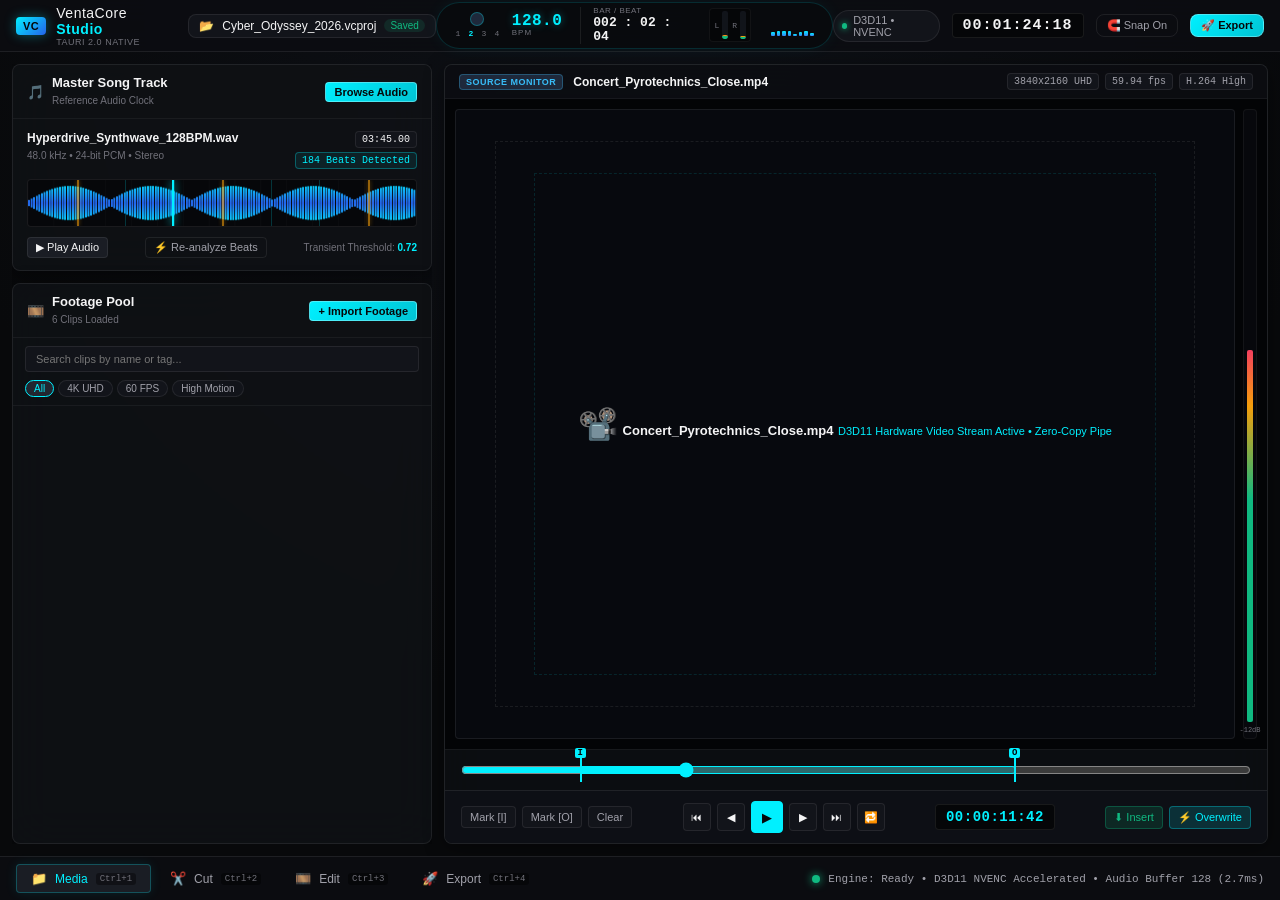
==== crates/app/ui/index.html @ f3ccdf73 "feat(app): promote Tauri 2.0 shell to primary ventacore-app and wire engine IPC" ====
<!DOCTYPE html>
<html lang="en">
<head>
  <meta charset="UTF-8">
  <meta name="viewport" content="width=device-width, initial-scale=1.0">
  <title>VentaCore Studio</title>
  <link rel="stylesheet" href="style.css">
</head>
<body>
  <div id="app">
    <!-- Studio Header (Linear Dark Pro Frosty Glass + Cyber Studio Beat Console) -->
    <header class="studio-header">
      <div class="header-left">
        <div class="logo">
          <div class="logo-badge">VC</div>
          <div class="logo-titles">
            <span class="logo-text">VentaCore <strong>Studio</strong></span>
            <span class="engine-badge">Tauri 2.0 Native</span>
          </div>
        </div>
        <div class="project-pill">
          <span class="project-icon">📂</span>
          <span class="project-title" id="project-title" contenteditable="true">Cyber_Odyssey_2026.vcproj</span>
          <span class="save-status" id="save-status">Saved</span>
        </div>
      </div>

      <!-- Cyber-Studio Beat & Rhythm Console -->
      <div class="beat-console">
        <div class="beat-detector-unit">
          <div class="beat-lamp-wrapper" title="Downbeat Pulse Indicator">
            <div class="beat-lamp" id="beat-lamp"></div>
            <div class="beat-dots">
              <span class="beat-dot active" data-beat="1">1</span>
              <span class="beat-dot" data-beat="2">2</span>
              <span class="beat-dot" data-beat="3">3</span>
              <span class="beat-dot" data-beat="4">4</span>
            </div>
          </div>
          <div class="bpm-unit">
            <span class="bpm-val" id="bpm-display">128.0</span>
            <span class="bpm-lbl">BPM</span>
          </div>
        </div>

        <div class="bar-counter">
          <span class="bar-label">BAR / BEAT</span>
          <span class="bar-digits" id="musical-time">012 : 03 : 02</span>
        </div>

        <!-- Stereo Peak VU Meter -->
        <div class="vu-meter-cluster" title="Master Audio Peak Meter">
          <div class="vu-channel">
            <span class="vu-label">L</span>
            <div class="vu-track">
              <div class="vu-bar" id="vu-meter-l" style="height: 68%;"></div>
              <div class="vu-clip-led" id="vu-clip-l"></div>
            </div>
          </div>
          <div class="vu-channel">
            <span class="vu-label">R</span>
            <div class="vu-track">
              <div class="vu-bar" id="vu-meter-r" style="height: 64%;"></div>
              <div class="vu-clip-led" id="vu-clip-r"></div>
            </div>
          </div>
        </div>

        <!-- Mini Audio Spectrum Visualizer -->
        <div class="spectrum-visualizer" id="spectrum-bars">
          <span class="spectrum-bar" style="--h: 45%;"></span>
          <span class="spectrum-bar" style="--h: 75%;"></span>
          <span class="spectrum-bar" style="--h: 90%;"></span>
          <span class="spectrum-bar" style="--h: 60%;"></span>
          <span class="spectrum-bar" style="--h: 80%;"></span>
          <span class="spectrum-bar" style="--h: 50%;"></span>
          <span class="spectrum-bar" style="--h: 70%;"></span>
          <span class="spectrum-bar" style="--h: 30%;"></span>
        </div>
      </div>

      <div class="header-right">
        <div class="hardware-pill" title="Hardware Pipeline Status">
          <span class="hw-dot"></span>
          <span class="hw-text">D3D11 • NVENC</span>
        </div>
        <div class="timecode-master" id="header-timecode">00:01:24:18</div>
        <button class="btn btn-sm btn-ghost" id="btn-toggle-snap" title="Toggle Beat Magnet Snapping">🧲 Snap On</button>
        <button class="btn btn-sm btn-accent" id="btn-quick-export">🚀 Export</button>
      </div>
    </header>

    <!-- Master Workspace Pages -->
    <audio id="master-song-audio" preload="auto"></audio>
    <main class="studio-workspace">

      <!-- ================= PAGE 1: MEDIA ================= -->
      <section id="page-media" class="page-view active">
        <div class="media-layout">
          <!-- Left: Asset Management Hub (Song + Footage Pool) -->
          <div class="media-left-deck">
            <!-- Master Song Section -->
            <div class="card glass-card song-section">
              <div class="card-header">
                <div class="header-title-group">
                  <span class="card-icon">🎵</span>
                  <div class="card-title-text">
                    <h3>Master Song Track</h3>
                    <span class="sub-text">Reference Audio Clock</span>
                  </div>
                </div>
                <button class="btn btn-xs btn-accent" id="btn-browse-music">Browse Audio</button>
              </div>

              <div class="song-info-card" id="song-card">
                <div class="song-meta-row">
                  <div class="song-primary">
                    <span class="song-title-text" id="song-name">Hyperdrive_Synthwave_128BPM.wav</span>
                    <span class="song-specs">48.0 kHz • 24-bit PCM • Stereo</span>
                  </div>
                  <div class="song-stats">
                    <span class="stat-badge" id="song-duration">03:45.00</span>
                    <span class="stat-badge accent-badge">184 Beats Detected</span>
                  </div>
                </div>

                <div class="waveform-container" id="song-waveform" title="Click to seek song audio">
                  <canvas id="waveform-canvas" width="600" height="48"></canvas>
                  <div class="playhead" id="song-playhead" style="left: 37%;"></div>
                  <div class="beat-grid-overlay">
                    <!-- Dynamic beat tick marks -->
                    <span class="beat-tick downbeat" style="left: 12.5%;"></span>
                    <span class="beat-tick" style="left: 25.0%;"></span>
                    <span class="beat-tick" style="left: 37.5%;"></span>
                    <span class="beat-tick downbeat" style="left: 50.0%;"></span>
                    <span class="beat-tick" style="left: 62.5%;"></span>
                    <span class="beat-tick" style="left: 75.0%;"></span>
                    <span class="beat-tick downbeat" style="left: 87.5%;"></span>
                  </div>
                </div>

                <div class="song-actions-row">
                  <button class="btn btn-xs btn-secondary" id="btn-play-song">▶ Play Audio</button>
                  <button class="btn btn-xs btn-ghost" id="btn-reanalyze-beats">⚡ Re-analyze Beats</button>
                  <span class="transient-info">Transient Threshold: <strong>0.72</strong></span>
                </div>
              </div>
            </div>

            <!-- Footage Pool (Media Bin) -->
            <div class="card glass-card footage-section">
              <div class="card-header">
                <div class="header-title-group">
                  <span class="card-icon">🎞️</span>
                  <div class="card-title-text">
                    <h3>Footage Pool</h3>
                    <span class="sub-text" id="pool-count">6 Clips Loaded</span>
                  </div>
                </div>
                <button class="btn btn-xs btn-accent" id="btn-add-videos">+ Import Footage</button>
              </div>

              <!-- Filter & Search Bar -->
              <div class="bin-controls">
                <input type="text" class="input-search" id="input-search-clips" placeholder="Search clips by name or tag...">
                <div class="filter-chips">
                  <button class="chip active" data-filter="all">All</button>
                  <button class="chip" data-filter="4k">4K UHD</button>
                  <button class="chip" data-filter="60fps">60 FPS</button>
                  <button class="chip" data-filter="motion">High Motion</button>
                </div>
              </div>

              <!-- Clip Grid / List -->
              <div class="footage-pool-list" id="footage-list">
                <!-- Populated dynamically by app.js -->
              </div>
            </div>
          </div>

          <!-- Right: Industrial Source Monitor Deck -->
          <div class="media-right-deck">
            <div class="card glass-card source-monitor-card">
              <div class="monitor-header">
                <div class="monitor-id-group">
                  <span class="monitor-tag">SOURCE MONITOR</span>
                  <span class="monitor-filename" id="source-title">Concert_Pyrotechnics_Close.mp4</span>
                </div>
                <div class="monitor-meta-group">
                  <span class="badge-slate" id="source-res">3840x2160 UHD</span>
                  <span class="badge-slate" id="source-fps">59.94 fps</span>
                  <span class="badge-slate">H.264 High</span>
                </div>
              </div>

              <!-- Viewport with Safe Margins & Scanlines -->
              <div class="viewport-wrapper">
                <div class="viewport" id="source-viewport">
                  <video id="source-video-element" class="source-video" playsinline></video>
                  <div class="safe-area-overlay" id="safe-margins">
                    <div class="safe-action"></div>
                    <div class="safe-title"></div>
                  </div>
                  <div class="viewport-placeholder" id="source-placeholder">
                    <div class="glitch-screen">
                      <span class="monitor-screen-icon">📽️</span>
                      <span class="monitor-screen-title" id="preview-active-title">Concert_Pyrotechnics_Close.mp4</span>
                      <span class="monitor-screen-sub">D3D11 Hardware Video Stream Active • Zero-Copy Pipe</span>
                    </div>
                  </div>
                </div>

                <!-- Vertical Audio VU Bar beside monitor -->
                <div class="vertical-vu-strip">
                  <div class="vu-vert-bar" style="height: 60%;"></div>
                  <span class="vu-db-text">-12dB</span>
                </div>
              </div>

              <!-- Scrub & In/Out Range Bar -->
              <div class="scrub-station">
                <div class="scrub-track-container">
                  <div class="in-out-highlight" id="in-out-range" style="left: 15%; width: 55%;"></div>
                  <input type="range" min="0" max="1000" value="280" class="scrub-slider" id="source-scrub">
                  <div class="marker in-marker" style="left: 15%;"><span>I</span></div>
                  <div class="marker out-marker" style="left: 70%;"><span>O</span></div>
                </div>
              </div>

              <!-- Industrial Transport Control Bar -->
              <div class="transport-dock">
                <div class="transport-group in-out-buttons">
                  <button class="btn-tool" id="btn-mark-in" title="Mark In Point [I]">Mark [I]</button>
                  <button class="btn-tool" id="btn-mark-out" title="Mark Out Point [O]">Mark [O]</button>
                  <button class="btn-tool" id="btn-clear-inout" title="Clear In/Out Range">Clear</button>
                </div>

                <div class="transport-group playback-buttons">
                  <button class="btn-icon" id="btn-prev-marker" title="Go to In Point">⏮</button>
                  <button class="btn-icon" id="btn-step-back" title="Previous Frame (Left Arrow / J)">◀</button>
                  <button class="btn-icon btn-play-main" id="btn-play-pause" title="Play/Pause (Space)">▶</button>
                  <button class="btn-icon" id="btn-step-fwd" title="Next Frame (Right Arrow / L)">▶</button>
                  <button class="btn-icon" id="btn-next-marker" title="Go to Out Point">⏭</button>
                  <button class="btn-icon" id="btn-loop-toggle" title="Loop Audition">🔁</button>
                </div>

                <div class="timecode-readout" id="source-timecode">00:00:11:42</div>

                <div class="transport-group insert-buttons">
                  <button class="btn-tool btn-insert" id="btn-insert-timeline" title="Insert Range to Beat Timeline [,]">⬇ Insert</button>
                  <button class="btn-tool btn-overwrite" id="btn-overwrite-timeline" title="Overwrite to Timeline [.]">⚡ Overwrite</button>
                </div>
              </div>
            </div>
          </div>
        </div>
      </section>


      <!-- ================= PAGE 2: CUT ================= -->
      <section id="page-cut" class="page-view">
        <div class="cut-layout">
          <!-- Top Deck: Program Monitor + Pacing Engine -->
          <div class="cut-top-deck">
            <!-- Cut Program Monitor -->
            <div class="card glass-card cut-program-card">
              <div class="monitor-header">
                <div class="monitor-id-group">
                  <span class="monitor-tag program-tag">PROGRAM MONITOR</span>
                  <span class="monitor-filename">Sequence 01 : Beat Cut Master</span>
                </div>
                <div class="monitor-meta-group">
                  <span class="badge-slate">1920x1080 FHD</span>
                  <span class="badge-slate">Beat-Locked</span>
                </div>
              </div>
              <div class="viewport-wrapper">
                <div class="viewport">
                  <div class="viewport-placeholder">
                    <span class="monitor-screen-icon">✂️</span>
                    <span class="monitor-screen-title">Beat Cut Live Preview</span>
                    <span class="monitor-screen-sub">Synchronized to Hyperdrive_Synthwave_128BPM.wav</span>
                  </div>
                </div>
              </div>
              <div class="cut-transport-bar">
                <button class="btn-icon" id="btn-cut-play">▶</button>
                <div class="timecode-readout" id="cut-timecode">00:01:24:18</div>
                <span class="cut-status-text">Cut Phrase: <strong>Chorus 1 (Drop)</strong></span>
              </div>
            </div>

            <!-- Montage Pacing Control Station -->
            <div class="card glass-card cut-pacing-card">
              <div class="card-header">
                <div class="header-title-group">
                  <span class="card-icon">⚡</span>
                  <div class="card-title-text">
                    <h3>Montage Pacing Engine</h3>
                    <span class="sub-text">AI Energy & Transient Adaptation</span>
                  </div>
                </div>
              </div>

              <div class="pacing-controls-form">
                <div class="control-row">
                  <label class="control-label">Rhythm Cut Pacing</label>
                  <select class="select-input" id="select-pacing-mode">
                    <option value="balanced">Beat-Adaptive (Balanced 1-Bar Cuts)</option>
                    <option value="high-energy">High Energy (Fast 1/2-Bar Cuts on Transients)</option>
                    <option value="cinematic">Cinematic Phrases (2-Bar / 4-Bar Sustained)</option>
                    <option value="drop-burst">Drop Burst (Strobe 1/4-Bar Slices on Peak)</option>
                  </select>
                </div>

                <div class="control-row">
                  <div class="slider-label-row">
                    <label class="control-label">Transient Sensitivity</label>
                    <span class="slider-val" id="val-sensitivity">78%</span>
                  </div>
                  <input type="range" min="10" max="100" value="78" class="control-slider" id="slider-sensitivity">
                </div>

                <div class="control-row">
                  <div class="slider-label-row">
                    <label class="control-label">Visual Motion Energy Bias</label>
                    <span class="slider-val" id="val-motion-bias">High</span>
                  </div>
                  <input type="range" min="0" max="100" value="85" class="control-slider" id="slider-motion-bias">
                </div>

                <div class="toggle-row">
                  <label class="toggle-switch">
                    <input type="checkbox" id="chk-auto-broll" checked>
                    <span class="toggle-slider"></span>
                  </label>
                  <span class="toggle-label">Auto-Insert B-Roll Overlays on Downbeats</span>
                </div>

                <button class="btn btn-primary btn-block btn-glow" id="btn-generate-montage">
                  ⚡ Generate Beat-Sync Cut
                </button>
              </div>
            </div>
          </div>

          <!-- Bottom Deck: Industrial Dual-Timeline (Overview Energy Strip + Zoomed Beat Strip) -->
          <div class="cut-bottom-deck card glass-card">
            <div class="dual-timeline-header">
              <span class="section-label">DUAL-TIMELINE PACING STRIP</span>
              <div class="timeline-quick-stats">
                <span>Song Duration: <strong>03:45</strong></span>
                <span>Total Cuts: <strong>42</strong></span>
                <span>Avg Clip Length: <strong>1.87s</strong></span>
              </div>
            </div>

            <!-- Upper Track: Macro Overview Energy Strip -->
            <div class="macro-strip-wrapper">
              <div class="macro-strip-label">Song Energy Map</div>
              <div class="macro-energy-strip" id="macro-energy-strip">
                <div class="energy-segment segment-intro" style="width: 12%;"><span>Intro</span></div>
                <div class="energy-segment segment-verse" style="width: 22%;"><span>Verse 1</span></div>
                <div class="energy-segment segment-build" style="width: 14%;"><span>Build-up</span></div>
                <div class="energy-segment segment-drop" style="width: 20%;"><span>🔥 DROP 1</span></div>
                <div class="energy-segment segment-verse" style="width: 18%;"><span>Verse 2</span></div>
                <div class="energy-segment segment-outro" style="width: 14%;"><span>Outro</span></div>

                <!-- Visible Viewport Frame in Macro Strip -->
                <div class="macro-viewport-window" style="left: 35%; width: 28%;"></div>
              </div>
            </div>

            <!-- Lower Track: Zoomed Beat-Aligned Clip Strip -->
            <div class="micro-strip-wrapper">
              <div class="micro-strip-label">Beat Slices</div>
              <div class="micro-beat-strip" id="micro-cut-strip">
                <div class="beat-slice-item slice-accent" style="flex: 2;">
                  <span class="slice-name">Drone_Neon (1.87s)</span>
                  <span class="slice-beat-mark">BEAT 01</span>
                </div>
                <div class="beat-slice-item" style="flex: 1;">
                  <span class="slice-name">Strobe (0.93s)</span>
                  <span class="slice-beat-mark">BEAT 02</span>
                </div>
                <div class="beat-slice-item slice-highlight" style="flex: 2;">
                  <span class="slice-name">Pyro_Close (1.87s)</span>
                  <span class="slice-beat-mark">BEAT 03</span>
                </div>
                <div class="beat-slice-item" style="flex: 1;">
                  <span class="slice-name">Guitar (0.93s)</span>
                  <span class="slice-beat-mark">BEAT 04</span>
                </div>
                <div class="beat-slice-item slice-accent" style="flex: 2;">
                  <span class="slice-name">Moshpit (1.87s)</span>
                  <span class="slice-beat-mark">BEAT 05</span>
                </div>
                <div class="beat-slice-item" style="flex: 1;">
                  <span class="slice-name">Drummer (0.93s)</span>
                  <span class="slice-beat-mark">BEAT 06</span>
                </div>
              </div>
            </div>
          </div>
        </div>
      </section>


      <!-- ================= PAGE 3: EDIT ================= -->
      <section id="page-edit" class="page-view">
        <div class="edit-layout">
          <!-- Top Deck: Dual Monitors (Source + Program) + Inspector Panel -->
          <div class="edit-top-deck">
            <!-- Left: Source Monitor -->
            <div class="card glass-card edit-monitor-card">
              <div class="monitor-header">
                <span class="monitor-tag">SOURCE</span>
                <span class="monitor-filename">Drone_Neon_Cybercity.mp4</span>
              </div>
              <div class="viewport small-viewport">
                <div class="viewport-placeholder">
                  <span class="small-icon">📽️</span>
                  <span>Source In/Out Range</span>
                </div>
              </div>
            </div>

            <!-- Center: Program Monitor -->
            <div class="card glass-card edit-monitor-card">
              <div class="monitor-header">
                <span class="monitor-tag program-tag">PROGRAM</span>
                <span class="monitor-filename">Timeline Master (Active)</span>
              </div>
              <div class="viewport small-viewport">
                <div class="viewport-placeholder">
                  <span class="small-icon">🎬</span>
                  <span>Master Cut at 00:01:24:18</span>
                </div>
              </div>
            </div>

            <!-- Right: Industrial Clip Inspector -->
            <div class="card glass-card edit-inspector-card">
              <div class="card-header">
                <div class="header-title-group">
                  <span class="card-icon">🎛️</span>
                  <div class="card-title-text">
                    <h3>Clip Inspector</h3>
                    <span class="sub-text" id="inspector-clip-name">Clip: Pyro_Close.mp4</span>
                  </div>
                </div>
              </div>

              <div class="inspector-fields">
                <div class="field-section-title">TRANSFORM & SCALE</div>
                <div class="inspector-row">
                  <span class="prop-label">Scale</span>
                  <input type="text" class="input-tiny" value="100.0%">
                  <span class="prop-label">Rotation</span>
                  <input type="text" class="input-tiny" value="0.0°">
                </div>

                <div class="field-section-title">BEAT SPEED RAMPING</div>
                <div class="speed-buttons">
                  <button class="btn-chip active">1.0x Normal</button>
                  <button class="btn-chip">0.5x Half</button>
                  <button class="btn-chip">2.0x Double</button>
                  <button class="btn-chip btn-accent-chip">⚡ Beat Ramp</button>
                </div>

                <div class="field-section-title">COLOR GRADE PRESET</div>
                <select class="select-input select-xs">
                  <option>Cyber Neon (Cyan & Orange Teal)</option>
                  <option>Industrial Bleach Bypass</option>
                  <option>Midnight Violet Shadow</option>
                  <option>Linear Clean Flat</option>
                </select>
              </div>
            </div>
          </div>

          <!-- Bottom Deck: Pro Multi-Track NLE Timeline -->
          <div class="edit-timeline-card card glass-card">
            <!-- Timeline Toolbar -->
            <div class="timeline-toolbar">
              <div class="tool-group">
                <button class="btn-tool active" id="tool-select" title="Selection Arrow [V]">↖ [V]</button>
                <button class="btn-tool" id="tool-razor" title="Blade / Razor Tool [C]">✂ [C]</button>
                <button class="btn-tool" id="tool-slip" title="Slip Edit [Y]">↔ [Y]</button>
                <button class="btn-tool" id="tool-snapping" title="Magnet Snapping [S]">🧲 [S]</button>
              </div>

              <div class="timecode-ruler-center">
                <span class="ruler-timecode" id="timeline-current-tc">00:01:24:18</span>
              </div>

              <div class="zoom-group">
                <span class="zoom-label">Zoom</span>
                <input type="range" min="50" max="200" value="100" class="zoom-slider" id="timeline-zoom">
              </div>
            </div>

            <!-- Multitrack Lanes -->
            <div class="multitrack-container" id="multitrack-view">
              <!-- Timecode Scale Ruler -->
              <div class="ruler-track">
                <div class="ruler-head">TC</div>
                <div class="ruler-scale">
                  <span class="ruler-mark" style="left: 0%;">00:00</span>
                  <span class="ruler-mark" style="left: 20%;">00:30</span>
                  <span class="ruler-mark" style="left: 40%;">01:00</span>
                  <span class="ruler-mark" style="left: 60%;">01:30</span>
                  <span class="ruler-mark" style="left: 80%;">02:00</span>
                  <span class="ruler-mark" style="left: 100%;">02:30</span>
                </div>
              </div>

              <!-- Track V2: B-Roll / Overlays -->
              <div class="timeline-lane-row">
                <div class="lane-header">
                  <span class="lane-name">V2 Overlays</span>
                  <div class="lane-controls">
                    <button class="lane-btn" title="Lock Track">🔒</button>
                    <button class="lane-btn active" title="Toggle Visibility">👁</button>
                    <button class="lane-btn" title="Solo">S</button>
                  </div>
                </div>
                <div class="lane-body track-v2">
                  <div class="timeline-clip clip-v2" style="left: 15%; width: 18%;">
                    <span class="clip-label">Pyro_Overlay.mp4 [Blend: Screen]</span>
                  </div>
                  <div class="timeline-clip clip-v2" style="left: 65%; width: 14%;">
                    <span class="clip-label">Laser_Rays.mp4 [Blend: Add]</span>
                  </div>
                </div>
              </div>

              <!-- Track V1: Primary Beat Cut -->
              <div class="timeline-lane-row">
                <div class="lane-header">
                  <span class="lane-name">V1 Beat Cut</span>
                  <div class="lane-controls">
                    <button class="lane-btn" title="Lock Track">🔒</button>
                    <button class="lane-btn active" title="Toggle Visibility">👁</button>
                    <button class="lane-btn" title="Solo">S</button>
                  </div>
                </div>
                <div class="lane-body track-v1">
                  <div class="timeline-clip clip-v1" style="left: 0%; width: 15%;">
                    <span class="clip-label">Drone_Intro</span>
                  </div>
                  <div class="timeline-clip clip-v1" style="left: 15%; width: 20%;">
                    <span class="clip-label">Guitar_Solo</span>
                  </div>
                  <div class="timeline-clip clip-v1 active-clip" style="left: 35%; width: 25%;">
                    <span class="clip-label">Pyro_Close (DROP)</span>
                  </div>
                  <div class="timeline-clip clip-v1" style="left: 60%; width: 20%;">
                    <span class="clip-label">Crowd_Mosh</span>
                  </div>
                  <div class="timeline-clip clip-v1" style="left: 80%; width: 20%;">
                    <span class="clip-label">Drummer_Sync</span>
                  </div>
                </div>
              </div>

              <!-- Track A1: Song Reference Audio Clock -->
              <div class="timeline-lane-row">
                <div class="lane-header lane-header-audio">
                  <span class="lane-name">🎵 A1 Song Clock</span>
                  <div class="lane-controls">
                    <button class="lane-btn active" title="Lock Audio Clock (Rule 8)">🔒</button>
                    <button class="lane-btn active" title="Mute Audio">🔊</button>
                    <button class="lane-btn" title="Solo">S</button>
                  </div>
                </div>
                <div class="lane-body track-a1">
                  <div class="timeline-audio-clip">
                    <div class="audio-waveform-visual"></div>
                    <span class="clip-label">Hyperdrive_Synthwave_128BPM.wav (Locked Reference)</span>
                  </div>
                </div>
              </div>

              <!-- Track A2: Foley / Impact SFX -->
              <div class="timeline-lane-row">
                <div class="lane-header lane-header-audio">
                  <span class="lane-name">🔊 A2 SFX / Foley</span>
                  <div class="lane-controls">
                    <button class="lane-btn" title="Lock Track">🔒</button>
                    <button class="lane-btn active" title="Mute Audio">🔊</button>
                    <button class="lane-btn" title="Solo">S</button>
                  </div>
                </div>
                <div class="lane-body track-a2">
                  <div class="timeline-clip clip-sfx" style="left: 35%; width: 8%;">
                    <span class="clip-label">Impact_Drop.wav</span>
                  </div>
                </div>
              </div>

              <!-- Timeline Global Playhead Cursor -->
              <div class="timeline-global-playhead" style="left: 35%;">
                <div class="playhead-head"></div>
                <div class="playhead-line"></div>
              </div>
            </div>
          </div>
        </div>
      </section>


      <!-- ================= PAGE 4: EXPORT ================= -->
      <section id="page-export" class="page-view">
        <div class="export-layout">
          <!-- Col 1: Delivery Presets & Codec Config -->
          <div class="card glass-card export-presets-card">
            <div class="card-header">
              <div class="header-title-group">
                <span class="card-icon">🚀</span>
                <div class="card-title-text">
                  <h3>Export Delivery Bay</h3>
                  <span class="sub-text">Render Profiles & Hardware Pipeline</span>
                </div>
              </div>
            </div>

            <div class="export-form">
              <div class="preset-cards-grid">
                <div class="preset-card active">
                  <div class="preset-name">YouTube 4K UHD</div>
                  <div class="preset-spec">3840x2160 • 60fps • 50Mbps</div>
                </div>
                <div class="preset-card">
                  <div class="preset-name">TikTok / Reels Vertical</div>
                  <div class="preset-spec">1080x1920 9:16 • 30fps</div>
                </div>
                <div class="preset-card">
                  <div class="preset-name">ProRes 422 HQ Master</div>
                  <div class="preset-spec">Lossless Production Intermediate</div>
                </div>
                <div class="preset-card">
                  <div class="preset-name">Fast Web Draft 1080p</div>
                  <div class="preset-spec">1920x1080 • 30fps • 8Mbps</div>
                </div>
              </div>

              <div class="control-row">
                <label class="control-label">Video Encoder</label>
                <select class="select-input">
                  <option>H.264 (NVIDIA NVENC Hardware Accelerated)</option>
                  <option>HEVC / H.265 (NVENC 10-Bit Hardware)</option>
                  <option>Apple ProRes 422 (libavcodec CPU)</option>
                  <option>H.264 (libx264 Pure CPU Fallback)</option>
                </select>
              </div>

              <div class="control-row">
                <label class="control-label">Target Bitrate</label>
                <div class="input-with-unit">
                  <input type="number" class="text-input" value="45">
                  <span class="unit-tag">Mbps (CBR)</span>
                </div>
              </div>

              <div class="control-row">
                <label class="control-label">Audio Quality</label>
                <select class="select-input">
                  <option>AAC 320 kbps • 48 kHz Stereo</option>
                  <option>Uncompressed 24-bit PCM 48 kHz</option>
                </select>
              </div>

              <button class="btn btn-secondary btn-block" id="btn-add-queue">+ Add to Render Queue</button>
            </div>
          </div>

          <!-- Col 2: Export Preview Monitor -->
          <div class="card glass-card export-preview-card">
            <div class="monitor-header">
              <div class="monitor-id-group">
                <span class="monitor-tag">RENDER PREVIEW</span>
                <span class="monitor-filename">Export Frame Check</span>
              </div>
              <div class="monitor-meta-group">
                <span class="badge-slate">3840x2160 (16:9)</span>
              </div>
            </div>

            <div class="viewport-wrapper">
              <div class="viewport">
                <div class="viewport-placeholder">
                  <span class="monitor-screen-icon">🎯</span>
                  <span class="monitor-screen-title">Hardware Render Frame</span>
                  <span class="monitor-screen-sub">Frame 02,520 / 05,400 • NVENC Buffer Clear</span>
                </div>
              </div>
            </div>

            <div class="render-spec-summary">
              <div class="spec-col">
                <span class="spec-lbl">Est. File Size</span>
                <span class="spec-val">684.2 MB</span>
              </div>
              <div class="spec-col">
                <span class="spec-lbl">Total Frames</span>
                <span class="spec-val">5,400</span>
              </div>
              <div class="spec-col">
                <span class="spec-lbl">Est. Render Time</span>
                <span class="spec-val text-accent">~1m 12s</span>
              </div>
            </div>
          </div>

          <!-- Col 3: Render Queue & Execution Bay -->
          <div class="card glass-card export-queue-card">
            <div class="card-header">
              <div class="header-title-group">
                <span class="card-icon">📋</span>
                <div class="card-title-text">
                  <h3>Render Queue</h3>
                  <span class="sub-text">1 Active Job</span>
                </div>
              </div>
            </div>

            <div class="queue-list" id="queue-list">
              <div class="queue-job-card active">
                <div class="job-meta">
                  <span class="job-title">Cyber_Odyssey_Master_4K.mp4</span>
                  <span class="job-tag">Rendering (64%)</span>
                </div>
                <div class="job-progress-wrapper">
                  <div class="job-progress-bar" style="width: 64%;"></div>
                </div>
                <div class="job-stats">
                  <span>Speed: <strong>182 fps</strong> (3.0x Realtime)</span>
                  <span>ETA: <strong>00:00:26</strong></span>
                </div>
              </div>
            </div>

            <div class="queue-actions">
              <button class="btn btn-primary btn-block btn-glow" id="btn-start-queue">⚡ Start Batch Render</button>
              <button class="btn btn-ghost btn-block" id="btn-open-export-folder">📂 Open Output Directory</button>
            </div>
          </div>
        </div>
      </section>

    </main>

    <!-- Studio Footer Navigation (Charter Rule 10 Compliant: Media, Cut, Edit, Export) -->
    <footer class="studio-footer">
      <nav class="footer-nav">
        <button class="nav-tab active" data-page="media" id="tab-media">
          <span class="tab-icon">📁</span>
          <span class="tab-label">Media</span>
          <kbd>Ctrl+1</kbd>
        </button>
        <button class="nav-tab" data-page="cut" id="tab-cut">
          <span class="tab-icon">✂️</span>
          <span class="tab-label">Cut</span>
          <kbd>Ctrl+2</kbd>
        </button>
        <button class="nav-tab" data-page="edit" id="tab-edit">
          <span class="tab-icon">🎞️</span>
          <span class="tab-label">Edit</span>
          <kbd>Ctrl+3</kbd>
        </button>
        <button class="nav-tab" data-page="export" id="tab-export">
          <span class="tab-icon">🚀</span>
          <span class="tab-label">Export</span>
          <kbd>Ctrl+4</kbd>
        </button>
      </nav>

      <div class="footer-status">
        <span class="status-indicator ready" id="status-lamp"></span>
        <span class="status-text" id="engine-status">Engine: Ready • D3D11 NVENC Accelerated • Audio Buffer 128 (2.7ms)</span>
      </div>
    </footer>
  </div>

  <script src="app.js"></script>
</body>
</html>
---- crates/app/ui/style.css ----
/* ==========================================================================
   VentaCore Studio - Hybrid Design System
   Visual Foundation : Linear Dark Pro (Frosted Glass, Midnight Zinc, Glowing Borders)
   Audio Rhythm      : Cyber-Studio (Neon Beat Detector, Glowing BPM, Peak VU Meters)
   Interior Layout   : Industrial Slate (DaVinci Resolve Style NLE Architecture)
   ========================================================================== */

:root {
  /* Linear Dark Pro Zinc Palette */
  --bg-deep: #08090b;
  --bg-panel: rgba(16, 18, 23, 0.78);
  --bg-surface: #12141a;
  --bg-elevated: #1a1d24;
  --bg-hover: #222630;
  --border: rgba(255, 255, 255, 0.08);
  --border-subtle: rgba(255, 255, 255, 0.05);
  --border-bright: rgba(255, 255, 255, 0.18);

  /* Cyber-Studio Neon & Accents */
  --accent-cyan: #00f0ff;
  --accent-cyan-glow: rgba(0, 240, 255, 0.35);
  --accent-magenta: #f43f5e;
  --accent-purple: #a855f7;
  --accent-amber: #f59e0b;
  --accent-green: #10b981;

  /* Typography */
  --text-main: #f4f4f5;
  --text-secondary: #a1a1aa;
  --text-muted: #71717a;
  --font-main: -apple-system, BlinkMacSystemFont, "Segoe UI", Roboto, "Inter", "Helvetica Neue", Arial, sans-serif;
  --font-mono: "Consolas", "SFMono-Regular", "Liberation Mono", Menlo, Courier, monospace;

  /* UI Dimensions */
  --header-height: 52px;
  --footer-height: 44px;
  --radius-sm: 4px;
  --radius-md: 8px;
  --radius-lg: 12px;
}

* {
  box-sizing: border-box;
  margin: 0;
  padding: 0;
  user-select: none;
}

body {
  font-family: var(--font-main);
  background-color: var(--bg-deep);
  color: var(--text-main);
  overflow: hidden;
  height: 100vh;
  -webkit-font-smoothing: antialiased;
}

#app {
  display: flex;
  flex-direction: column;
  height: 100vh;
  background: radial-gradient(circle at 50% 0%, rgba(30, 38, 56, 0.25) 0%, transparent 65%);
}

/* ==========================================================================
   Header: Linear Dark Pro + Cyber-Studio Beat Console
   ========================================================================== */
.studio-header {
  height: var(--header-height);
  background: rgba(12, 14, 18, 0.85);
  backdrop-filter: blur(20px);
  -webkit-backdrop-filter: blur(20px);
  border-bottom: 1px solid var(--border);
  display: flex;
  align-items: center;
  justify-content: space-between;
  padding: 0 16px;
  z-index: 100;
}

.header-left {
  display: flex;
  align-items: center;
  gap: 16px;
}

.logo {
  display: flex;
  align-items: center;
  gap: 10px;
}

.logo-badge {
  background: linear-gradient(135deg, var(--accent-cyan), #2563eb);
  color: #050608;
  font-weight: 900;
  padding: 3px 7px;
  border-radius: var(--radius-sm);
  font-size: 11px;
  letter-spacing: 0.5px;
  box-shadow: 0 0 12px var(--accent-cyan-glow);
}

.logo-titles {
  display: flex;
  flex-direction: column;
}

.logo-text {
  font-size: 14px;
  letter-spacing: 0.5px;
  color: var(--text-main);
}

.logo-text strong {
  color: var(--accent-cyan);
}

.engine-badge {
  font-size: 9px;
  color: var(--text-muted);
  letter-spacing: 0.5px;
  text-transform: uppercase;
}

.project-pill {
  display: flex;
  align-items: center;
  gap: 8px;
  background: var(--bg-surface);
  border: 1px solid var(--border);
  padding: 4px 10px;
  border-radius: var(--radius-md);
  font-size: 12px;
}

.project-icon {
  font-size: 12px;
}

.project-title {
  color: var(--text-main);
  outline: none;
  font-weight: 500;
}

.project-title:focus {
  border-bottom: 1px solid var(--accent-cyan);
}

.save-status {
  font-size: 10px;
  color: var(--accent-green);
  background: rgba(16, 185, 129, 0.12);
  padding: 1px 6px;
  border-radius: 999px;
}

/* Cyber Studio Beat Console */
.beat-console {
  display: flex;
  align-items: center;
  gap: 18px;
  background: rgba(8, 10, 14, 0.7);
  border: 1px solid rgba(0, 240, 255, 0.15);
  border-radius: 24px;
  padding: 4px 16px;
  box-shadow: 0 0 16px rgba(0, 240, 255, 0.05);
}

.beat-detector-unit {
  display: flex;
  align-items: center;
  gap: 10px;
}

.beat-lamp-wrapper {
  display: flex;
  flex-direction: column;
  align-items: center;
  gap: 3px;
}

.beat-lamp {
  width: 14px;
  height: 14px;
  border-radius: 50%;
  background: #1e293b;
  border: 1px solid rgba(0, 240, 255, 0.3);
  transition: background 0.05s ease, box-shadow 0.05s ease;
}

.beat-lamp.pulse {
  background: var(--accent-cyan);
  box-shadow: 0 0 14px var(--accent-cyan), 0 0 28px rgba(0, 240, 255, 0.8);
}

.beat-lamp.downbeat-pulse {
  background: var(--accent-amber);
  box-shadow: 0 0 16px var(--accent-amber), 0 0 32px rgba(245, 158, 11, 0.9);
}

.beat-dots {
  display: flex;
  gap: 3px;
}

.beat-dot {
  font-size: 8px;
  font-family: var(--font-mono);
  color: var(--text-muted);
  width: 10px;
  text-align: center;
  border-radius: 2px;
}

.beat-dot.active {
  color: var(--accent-cyan);
  font-weight: bold;
}

.bpm-unit {
  display: flex;
  flex-direction: column;
  line-height: 1;
}

.bpm-val {
  font-family: var(--font-mono);
  font-size: 16px;
  font-weight: 700;
  color: var(--accent-cyan);
  letter-spacing: 0.5px;
  text-shadow: 0 0 8px rgba(0, 240, 255, 0.4);
}

.bpm-lbl {
  font-size: 8px;
  color: var(--text-muted);
  letter-spacing: 1px;
}

.bar-counter {
  display: flex;
  flex-direction: column;
  border-left: 1px solid var(--border);
  padding-left: 12px;
  line-height: 1.1;
}

.bar-label {
  font-size: 8px;
  color: var(--text-muted);
  letter-spacing: 0.5px;
}

.bar-digits {
  font-family: var(--font-mono);
  font-size: 13px;
  font-weight: 600;
  color: var(--text-main);
}

/* Stereo Peak VU Meter */
.vu-meter-cluster {
  display: flex;
  gap: 4px;
  padding: 2px 4px;
  background: #050608;
  border: 1px solid var(--border-subtle);
  border-radius: var(--radius-sm);
}

.vu-channel {
  display: flex;
  align-items: center;
  gap: 3px;
}

.vu-label {
  font-size: 8px;
  font-family: var(--font-mono);
  color: var(--text-muted);
}

.vu-track {
  width: 6px;
  height: 28px;
  background: #11141a;
  border-radius: 2px;
  display: flex;
  flex-direction: column;
  justify-content: flex-end;
  position: relative;
  overflow: hidden;
}

.vu-bar {
  width: 100%;
  background: linear-gradient(to top, var(--accent-green) 60%, var(--accent-amber) 85%, var(--accent-magenta) 100%);
  border-radius: 2px;
  transition: height 0.08s ease-out;
}

.vu-clip-led {
  position: absolute;
  top: 1px;
  left: 1px;
  right: 1px;
  height: 2px;
  background: transparent;
}

.vu-clip-led.active {
  background: var(--accent-magenta);
  box-shadow: 0 0 6px var(--accent-magenta);
}

/* Mini Audio Spectrum Visualizer */
.spectrum-visualizer {
  display: flex;
  align-items: flex-end;
  gap: 2px;
  height: 22px;
  width: 48px;
  padding: 0 2px;
}

.spectrum-bar {
  flex: 1;
  height: var(--h, 30%);
  background: linear-gradient(to top, #3b82f6, var(--accent-cyan));
  border-radius: 1px;
  transition: height 0.12s ease-in-out;
}

/* Header Right */
.header-right {
  display: flex;
  align-items: center;
  gap: 12px;
}

.hardware-pill {
  display: flex;
  align-items: center;
  gap: 6px;
  background: var(--bg-surface);
  border: 1px solid var(--border);
  padding: 3px 8px;
  border-radius: 999px;
  font-size: 11px;
  color: var(--text-secondary);
}

.hw-dot {
  width: 6px;
  height: 6px;
  background: var(--accent-green);
  border-radius: 50%;
  box-shadow: 0 0 6px var(--accent-green);
}

.timecode-master {
  font-family: var(--font-mono);
  font-size: 15px;
  font-weight: 700;
  color: var(--text-main);
  background: #050608;
  padding: 3px 10px;
  border-radius: var(--radius-sm);
  border: 1px solid var(--border);
  letter-spacing: 1px;
}

/* ==========================================================================
   Buttons & Generic Components (Linear Dark Pro)
   ========================================================================== */
.btn {
  display: inline-flex;
  align-items: center;
  justify-content: center;
  gap: 6px;
  font-family: var(--font-main);
  font-size: 12px;
  font-weight: 500;
  padding: 6px 14px;
  border-radius: var(--radius-md);
  border: 1px solid transparent;
  cursor: pointer;
  transition: all 0.15s ease;
  white-space: nowrap;
}

.btn-xs {
  font-size: 11px;
  padding: 3px 8px;
  border-radius: var(--radius-sm);
}

.btn-sm {
  font-size: 11px;
  padding: 4px 10px;
}

.btn-block {
  width: 100%;
}

.btn-primary {
  background: linear-gradient(135deg, #2563eb, #1d4ed8);
  color: #fff;
  border-color: rgba(255, 255, 255, 0.15);
}

.btn-primary:hover {
  background: linear-gradient(135deg, #3b82f6, #2563eb);
  box-shadow: 0 0 14px rgba(59, 130, 246, 0.4);
}

.btn-accent {
  background: linear-gradient(135deg, var(--accent-cyan), #00c4d4);
  color: #050608;
  font-weight: 600;
  border-color: rgba(255, 255, 255, 0.3);
}

.btn-accent:hover {
  box-shadow: 0 0 16px var(--accent-cyan-glow);
  transform: translateY(-1px);
}

.btn-secondary {
  background: var(--bg-elevated);
  color: var(--text-main);
  border-color: var(--border);
}

.btn-secondary:hover {
  background: var(--bg-hover);
  border-color: var(--border-bright);
}

.btn-ghost {
  background: transparent;
  color: var(--text-secondary);
  border-color: var(--border);
}

.btn-ghost:hover {
  color: var(--text-main);
  background: var(--bg-surface);
}

.btn-glow {
  box-shadow: 0 0 18px rgba(0, 240, 255, 0.25);
}

.btn-tool {
  background: var(--bg-surface);
  border: 1px solid var(--border);
  color: var(--text-secondary);
  padding: 4px 8px;
  border-radius: var(--radius-sm);
  font-size: 11px;
  cursor: pointer;
  transition: all 0.12s ease;
}

.btn-tool:hover {
  color: var(--text-main);
  border-color: var(--border-bright);
}

.btn-tool.active {
  background: var(--accent-cyan);
  color: #050608;
  font-weight: 600;
  border-color: var(--accent-cyan);
}

.btn-icon {
  background: var(--bg-surface);
  border: 1px solid var(--border);
  color: var(--text-main);
  width: 28px;
  height: 28px;
  border-radius: var(--radius-sm);
  display: inline-flex;
  align-items: center;
  justify-content: center;
  cursor: pointer;
  font-size: 11px;
  transition: all 0.12s ease;
}

.btn-icon:hover {
  background: var(--bg-hover);
  border-color: var(--border-bright);
}

.btn-play-main {
  width: 32px;
  height: 32px;
  background: var(--accent-cyan);
  color: #050608;
  font-size: 13px;
  border-color: var(--accent-cyan);
}

.btn-play-main:hover {
  box-shadow: 0 0 12px var(--accent-cyan-glow);
}

/* Frosted Glass Card */
.glass-card {
  background: var(--bg-panel);
  backdrop-filter: blur(20px);
  -webkit-backdrop-filter: blur(20px);
  border: 1px solid var(--border);
  border-radius: var(--radius-md);
  box-shadow: 0 4px 20px rgba(0, 0, 0, 0.4);
  display: flex;
  flex-direction: column;
  overflow: hidden;
  transition: border-color 0.15s ease;
}

.glass-card:hover {
  border-color: rgba(255, 255, 255, 0.12);
}

.card-header {
  padding: 10px 14px;
  border-bottom: 1px solid var(--border-subtle);
  display: flex;
  align-items: center;
  justify-content: space-between;
  background: rgba(14, 16, 20, 0.5);
}

.header-title-group {
  display: flex;
  align-items: center;
  gap: 8px;
}

.card-icon {
  font-size: 14px;
}

.card-title-text h3 {
  font-size: 13px;
  font-weight: 600;
  color: var(--text-main);
}

.sub-text {
  font-size: 10px;
  color: var(--text-muted);
}

.badge-slate {
  font-size: 10px;
  font-family: var(--font-mono);
  background: var(--bg-surface);
  border: 1px solid var(--border);
  color: var(--text-secondary);
  padding: 2px 6px;
  border-radius: var(--radius-sm);
}

/* ==========================================================================
   Workspace Layout & Page View Switching
   ========================================================================== */
.studio-workspace {
  flex: 1;
  overflow: hidden;
  position: relative;
  padding: 12px;
}

.page-view {
  position: absolute;
  top: 12px;
  left: 12px;
  right: 12px;
  bottom: 12px;
  display: none;
  opacity: 0;
  transition: opacity 0.18s ease-in-out;
}

.page-view.active {
  display: flex;
  opacity: 1;
}

/* ==========================================================================
   PAGE 1: MEDIA (Industrial Slate Asset Hub + Pro Source Monitor)
   ========================================================================== */
.media-layout {
  display: grid;
  grid-template-columns: 420px 1fr;
  gap: 12px;
  width: 100%;
  height: 100%;
}

.media-left-deck {
  display: flex;
  flex-direction: column;
  gap: 12px;
  height: 100%;
  overflow: hidden;
}

.song-section {
  flex-shrink: 0;
}

.song-info-card {
  padding: 12px 14px;
  display: flex;
  flex-direction: column;
  gap: 10px;
}

.song-meta-row {
  display: flex;
  justify-content: space-between;
  align-items: flex-start;
}

.song-title-text {
  font-size: 12px;
  font-weight: 600;
  color: var(--text-main);
  display: block;
}

.song-specs {
  font-size: 10px;
  color: var(--text-muted);
}

.song-stats {
  display: flex;
  flex-direction: column;
  align-items: flex-end;
  gap: 4px;
}

.stat-badge {
  font-size: 10px;
  font-family: var(--font-mono);
  background: var(--bg-surface);
  border: 1px solid var(--border);
  padding: 2px 6px;
  border-radius: var(--radius-sm);
}

.accent-badge {
  color: var(--accent-cyan);
  border-color: rgba(0, 240, 255, 0.3);
  background: rgba(0, 240, 255, 0.08);
}

/* Waveform Canvas & Beat Grid */
.waveform-container {
  height: 48px;
  background: #06070a;
  border: 1px solid var(--border);
  border-radius: var(--radius-sm);
  position: relative;
  overflow: hidden;
  cursor: pointer;
}

#waveform-canvas {
  width: 100%;
  height: 100%;
  display: block;
}

.playhead {
  position: absolute;
  top: 0;
  bottom: 0;
  width: 2px;
  background: var(--accent-cyan);
  box-shadow: 0 0 8px var(--accent-cyan);
  pointer-events: none;
}

.beat-grid-overlay {
  position: absolute;
  top: 0;
  left: 0;
  right: 0;
  bottom: 0;
  pointer-events: none;
}

.beat-tick {
  position: absolute;
  top: 0;
  bottom: 0;
  width: 1px;
  background: rgba(0, 240, 255, 0.2);
}

.beat-tick.downbeat {
  width: 2px;
  background: rgba(245, 158, 11, 0.6);
  box-shadow: 0 0 4px rgba(245, 158, 11, 0.4);
}

.song-actions-row {
  display: flex;
  align-items: center;
  justify-content: space-between;
}

.transient-info {
  font-size: 10px;
  color: var(--text-muted);
}

.transient-info strong {
  color: var(--accent-cyan);
}

/* Footage Section / Bin */
.footage-section {
  flex: 1;
  display: flex;
  flex-direction: column;
  overflow: hidden;
}

.bin-controls {
  padding: 8px 12px;
  border-bottom: 1px solid var(--border-subtle);
  display: flex;
  flex-direction: column;
  gap: 8px;
}

.input-search {
  background: var(--bg-surface);
  border: 1px solid var(--border);
  color: var(--text-main);
  padding: 6px 10px;
  border-radius: var(--radius-sm);
  font-size: 11px;
  outline: none;
}

.input-search:focus {
  border-color: var(--accent-cyan);
}

.filter-chips {
  display: flex;
  gap: 4px;
}

.chip {
  background: var(--bg-surface);
  border: 1px solid var(--border);
  color: var(--text-secondary);
  font-size: 10px;
  padding: 2px 8px;
  border-radius: 999px;
  cursor: pointer;
  transition: all 0.12s;
}

.chip.active, .chip:hover {
  background: var(--bg-hover);
  color: var(--text-main);
  border-color: var(--border-bright);
}

.chip.active {
  border-color: var(--accent-cyan);
  color: var(--accent-cyan);
}

.footage-pool-list {
  flex: 1;
  overflow-y: auto;
  padding: 8px;
  display: flex;
  flex-direction: column;
  gap: 6px;
}

.footage-item {
  display: flex;
  align-items: center;
  justify-content: space-between;
  padding: 8px 10px;
  background: var(--bg-surface);
  border: 1px solid var(--border-subtle);
  border-radius: var(--radius-sm);
  cursor: pointer;
  transition: all 0.15s ease;
}

.footage-item:hover {
  background: var(--bg-hover);
  border-color: var(--border-bright);
}

.footage-item.selected {
  border-color: var(--accent-cyan);
  background: rgba(0, 240, 255, 0.05);
  box-shadow: 0 0 12px rgba(0, 240, 255, 0.08);
}

.footage-meta {
  display: flex;
  flex-direction: column;
  gap: 2px;
}

.footage-name {
  font-size: 12px;
  font-weight: 500;
  color: var(--text-main);
}

.footage-info {
  font-size: 10px;
  color: var(--text-muted);
  font-family: var(--font-mono);
}

/* Right: Industrial Source Monitor */
.media-right-deck {
  height: 100%;
}

.source-monitor-card {
  height: 100%;
  display: flex;
  flex-direction: column;
}

.monitor-header {
  padding: 8px 14px;
  border-bottom: 1px solid var(--border-subtle);
  display: flex;
  align-items: center;
  justify-content: space-between;
  background: rgba(10, 12, 16, 0.7);
}

.monitor-id-group {
  display: flex;
  align-items: center;
  gap: 10px;
}

.monitor-tag {
  font-size: 9px;
  font-weight: 700;
  letter-spacing: 0.5px;
  background: #1e293b;
  color: #38bdf8;
  padding: 2px 6px;
  border-radius: var(--radius-sm);
  border: 1px solid rgba(56, 189, 248, 0.3);
}

.program-tag {
  background: #3b0764;
  color: #c084fc;
  border-color: rgba(192, 132, 252, 0.3);
}

.monitor-filename {
  font-size: 12px;
  font-weight: 600;
  color: var(--text-main);
}

.monitor-meta-group {
  display: flex;
  gap: 6px;
}

/* Viewport Area */
.viewport-wrapper {
  flex: 1;
  display: flex;
  padding: 10px;
  background: #030406;
  position: relative;
  overflow: hidden;
}

.viewport {
  flex: 1;
  background: #07090e;
  border: 1px solid var(--border);
  border-radius: var(--radius-sm);
  display: flex;
  align-items: center;
  justify-content: center;
  position: relative;
  overflow: hidden;
}

.source-video {
  width: 100%;
  height: 100%;
  object-fit: contain;
  display: none;
  background: #000;
  position: absolute;
  top: 0;
  left: 0;
  right: 0;
  bottom: 0;
}

.safe-area-overlay {
  position: absolute;
  top: 0;
  left: 0;
  right: 0;
  bottom: 0;
  pointer-events: none;
  display: flex;
  align-items: center;
  justify-content: center;
}

.safe-action {
  position: absolute;
  width: 90%;
  height: 90%;
  border: 1px dashed rgba(255, 255, 255, 0.08);
}

.safe-title {
  position: absolute;
  width: 80%;
  height: 80%;
  border: 1px dashed rgba(0, 240, 255, 0.12);
}

.viewport-placeholder {
  display: flex;
  flex-direction: column;
  align-items: center;
  gap: 8px;
  text-align: center;
}

.monitor-screen-icon {
  font-size: 32px;
}

.monitor-screen-title {
  font-size: 13px;
  font-weight: 600;
  color: var(--text-main);
}

.monitor-screen-sub {
  font-size: 11px;
  color: var(--accent-cyan);
}

/* Vertical Audio VU Strip beside Monitor */
.vertical-vu-strip {
  width: 14px;
  margin-left: 8px;
  background: #07080c;
  border: 1px solid var(--border-subtle);
  border-radius: var(--radius-sm);
  display: flex;
  flex-direction: column;
  align-items: center;
  justify-content: flex-end;
  padding: 4px 2px;
}

.vu-vert-bar {
  width: 6px;
  background: linear-gradient(to top, var(--accent-green) 60%, var(--accent-amber) 85%, var(--accent-magenta) 100%);
  border-radius: 2px;
  transition: height 0.08s ease;
}

.vu-db-text {
  font-size: 7px;
  font-family: var(--font-mono);
  color: var(--text-muted);
  margin-top: 4px;
}

/* Scrub & Range Station */
.scrub-station {
  padding: 8px 16px;
  background: rgba(10, 12, 16, 0.6);
  border-top: 1px solid var(--border-subtle);
}

.scrub-track-container {
  position: relative;
  height: 24px;
  display: flex;
  align-items: center;
}

.in-out-highlight {
  position: absolute;
  height: 8px;
  background: rgba(0, 240, 255, 0.25);
  border-top: 1px solid var(--accent-cyan);
  border-bottom: 1px solid var(--accent-cyan);
  border-radius: 2px;
  pointer-events: none;
}

.scrub-slider {
  width: 100%;
  accent-color: var(--accent-cyan);
  cursor: pointer;
}

.marker {
  position: absolute;
  top: 0;
  bottom: 0;
  width: 2px;
  background: var(--accent-cyan);
  pointer-events: none;
}

.marker span {
  position: absolute;
  top: -10px;
  left: -5px;
  font-size: 9px;
  font-weight: 700;
  font-family: var(--font-mono);
  background: var(--accent-cyan);
  color: #050608;
  padding: 0 3px;
  border-radius: 2px;
}

/* Transport Dock */
.transport-dock {
  padding: 10px 16px;
  background: rgba(14, 16, 22, 0.85);
  border-top: 1px solid var(--border);
  display: flex;
  align-items: center;
  justify-content: space-between;
}

.transport-group {
  display: flex;
  align-items: center;
  gap: 6px;
}

.timecode-readout {
  font-family: var(--font-mono);
  font-size: 14px;
  font-weight: 700;
  color: var(--accent-cyan);
  background: #050608;
  padding: 4px 10px;
  border-radius: var(--radius-sm);
  border: 1px solid var(--border);
  letter-spacing: 0.5px;
}

.btn-insert {
  background: rgba(16, 185, 129, 0.15);
  color: var(--accent-green);
  border-color: rgba(16, 185, 129, 0.3);
}

.btn-insert:hover {
  background: rgba(16, 185, 129, 0.25);
}

.btn-overwrite {
  background: rgba(0, 240, 255, 0.15);
  color: var(--accent-cyan);
  border-color: rgba(0, 240, 255, 0.3);
}

.btn-overwrite:hover {
  background: rgba(0, 240, 255, 0.25);
}

/* ==========================================================================
   PAGE 2: CUT (Dual-Timeline NLE Pacing Station)
   ========================================================================== */
.cut-layout {
  display: flex;
  flex-direction: column;
  gap: 12px;
  width: 100%;
  height: 100%;
}

.cut-top-deck {
  display: grid;
  grid-template-columns: 1fr 380px;
  gap: 12px;
  flex: 1;
  min-height: 0;
}

.cut-program-card {
  display: flex;
  flex-direction: column;
}

.cut-transport-bar {
  padding: 8px 14px;
  border-top: 1px solid var(--border-subtle);
  background: rgba(12, 14, 18, 0.6);
  display: flex;
  align-items: center;
  gap: 12px;
}

.cut-status-text {
  font-size: 11px;
  color: var(--text-secondary);
}

.cut-status-text strong {
  color: var(--accent-magenta);
}

/* Cut Pacing Controls */
.cut-pacing-card {
  display: flex;
  flex-direction: column;
}

.pacing-controls-form {
  padding: 14px;
  display: flex;
  flex-direction: column;
  gap: 14px;
}

.control-row {
  display: flex;
  flex-direction: column;
  gap: 6px;
}

.control-label {
  font-size: 11px;
  font-weight: 500;
  color: var(--text-secondary);
}

.slider-label-row {
  display: flex;
  justify-content: space-between;
  align-items: center;
}

.slider-val {
  font-size: 11px;
  font-family: var(--font-mono);
  color: var(--accent-cyan);
}

.select-input {
  background: var(--bg-surface);
  border: 1px solid var(--border);
  color: var(--text-main);
  padding: 6px 10px;
  border-radius: var(--radius-sm);
  font-size: 12px;
  outline: none;
}

.select-input:focus {
  border-color: var(--accent-cyan);
}

.control-slider {
  accent-color: var(--accent-cyan);
  cursor: pointer;
}

.toggle-row {
  display: flex;
  align-items: center;
  gap: 10px;
}

.toggle-switch {
  position: relative;
  display: inline-block;
  width: 32px;
  height: 18px;
}

.toggle-switch input {
  opacity: 0;
  width: 0;
  height: 0;
}

.toggle-slider {
  position: absolute;
  cursor: pointer;
  top: 0; left: 0; right: 0; bottom: 0;
  background: var(--bg-surface);
  border: 1px solid var(--border);
  border-radius: 999px;
  transition: 0.2s;
}

.toggle-slider:before {
  position: absolute;
  content: "";
  height: 12px;
  width: 12px;
  left: 2px;
  bottom: 2px;
  background: var(--text-muted);
  border-radius: 50%;
  transition: 0.2s;
}

.toggle-switch input:checked + .toggle-slider {
  background: rgba(0, 240, 255, 0.2);
  border-color: var(--accent-cyan);
}

.toggle-switch input:checked + .toggle-slider:before {
  transform: translateX(14px);
  background: var(--accent-cyan);
}

.toggle-label {
  font-size: 11px;
  color: var(--text-main);
}

/* Dual-Timeline Strip (Industrial Slate) */
.cut-bottom-deck {
  height: 200px;
  padding: 12px;
  display: flex;
  flex-direction: column;
  gap: 10px;
}

.dual-timeline-header {
  display: flex;
  justify-content: space-between;
  align-items: center;
  font-size: 11px;
}

.section-label {
  font-weight: 700;
  color: var(--text-secondary);
  letter-spacing: 0.5px;
}

.timeline-quick-stats {
  display: flex;
  gap: 14px;
  color: var(--text-muted);
}

.timeline-quick-stats strong {
  color: var(--text-main);
}

/* Macro Energy Strip */
.macro-strip-wrapper {
  display: flex;
  flex-direction: column;
  gap: 4px;
}

.macro-strip-label {
  font-size: 10px;
  color: var(--text-muted);
  text-transform: uppercase;
}

.macro-energy-strip {
  height: 38px;
  background: #080a0f;
  border: 1px solid var(--border);
  border-radius: var(--radius-sm);
  display: flex;
  position: relative;
  overflow: hidden;
}

.energy-segment {
  height: 100%;
  border-right: 1px solid rgba(255, 255, 255, 0.1);
  display: flex;
  align-items: center;
  justify-content: center;
  font-size: 9px;
  font-weight: 600;
  text-transform: uppercase;
  color: rgba(255, 255, 255, 0.8);
}

.segment-intro { background: rgba(59, 130, 246, 0.25); }
.segment-verse { background: rgba(16, 185, 129, 0.25); }
.segment-build { background: rgba(245, 158, 11, 0.3); }
.segment-drop  { background: rgba(244, 63, 94, 0.4); color: #fff; box-shadow: inset 0 0 10px rgba(244, 63, 94, 0.5); }
.segment-outro { background: rgba(168, 85, 247, 0.25); }

.macro-viewport-window {
  position: absolute;
  top: 0;
  bottom: 0;
  border: 2px solid var(--accent-cyan);
  background: rgba(0, 240, 255, 0.12);
  border-radius: var(--radius-sm);
  pointer-events: none;
  box-shadow: 0 0 10px rgba(0, 240, 255, 0.3);
}

/* Micro Beat Slices */
.micro-strip-wrapper {
  display: flex;
  flex-direction: column;
  gap: 4px;
}

.micro-strip-label {
  font-size: 10px;
  color: var(--text-muted);
  text-transform: uppercase;
}

.micro-beat-strip {
  height: 54px;
  background: #06080d;
  border: 1px solid var(--border);
  border-radius: var(--radius-sm);
  display: flex;
  gap: 2px;
  padding: 3px;
}

.beat-slice-item {
  background: var(--bg-surface);
  border: 1px solid rgba(255, 255, 255, 0.08);
  border-radius: var(--radius-sm);
  display: flex;
  flex-direction: column;
  justify-content: center;
  align-items: center;
  gap: 2px;
  padding: 0 6px;
  cursor: pointer;
  transition: all 0.12s;
}

.beat-slice-item:hover {
  border-color: var(--accent-cyan);
  background: var(--bg-hover);
}

.slice-accent {
  border-left: 2px solid var(--accent-cyan);
}

.slice-highlight {
  border-left: 2px solid var(--accent-magenta);
  background: rgba(244, 63, 94, 0.08);
}

.slice-name {
  font-size: 10px;
  font-weight: 500;
  color: var(--text-main);
  white-space: nowrap;
  overflow: hidden;
  text-overflow: ellipsis;
}

.slice-beat-mark {
  font-size: 8px;
  font-family: var(--font-mono);
  color: var(--accent-cyan);
}

/* ==========================================================================
   PAGE 3: EDIT (Full Pro NLE Multitrack Suite)
   ========================================================================== */
.edit-layout {
  display: flex;
  flex-direction: column;
  gap: 12px;
  width: 100%;
  height: 100%;
}

.edit-top-deck {
  display: grid;
  grid-template-columns: 1fr 1fr 340px;
  gap: 12px;
  height: 48%;
  min-height: 0;
}

.edit-monitor-card {
  display: flex;
  flex-direction: column;
}

.small-viewport {
  height: calc(100% - 35px);
}

.small-icon {
  font-size: 24px;
}

.edit-inspector-card {
  display: flex;
  flex-direction: column;
}

.inspector-fields {
  padding: 12px;
  display: flex;
  flex-direction: column;
  gap: 10px;
  overflow-y: auto;
}

.field-section-title {
  font-size: 9px;
  font-weight: 700;
  letter-spacing: 0.5px;
  color: var(--text-muted);
  border-bottom: 1px solid var(--border-subtle);
  padding-bottom: 3px;
  margin-top: 4px;
}

.inspector-row {
  display: flex;
  align-items: center;
  gap: 8px;
  font-size: 11px;
}

.prop-label {
  color: var(--text-secondary);
}

.input-tiny {
  width: 60px;
  background: var(--bg-surface);
  border: 1px solid var(--border);
  color: var(--text-main);
  padding: 3px 6px;
  border-radius: var(--radius-sm);
  font-size: 11px;
  font-family: var(--font-mono);
}

.speed-buttons {
  display: flex;
  gap: 4px;
}

.btn-chip {
  background: var(--bg-surface);
  border: 1px solid var(--border);
  color: var(--text-secondary);
  font-size: 10px;
  padding: 3px 8px;
  border-radius: var(--radius-sm);
  cursor: pointer;
}

.btn-chip.active {
  background: var(--bg-hover);
  color: var(--text-main);
  border-color: var(--accent-cyan);
}

.btn-accent-chip {
  color: var(--accent-cyan);
  border-color: rgba(0, 240, 255, 0.3);
}

.select-xs {
  font-size: 11px;
  padding: 4px 8px;
}

/* Edit Multitrack NLE Timeline */
.edit-timeline-card {
  flex: 1;
  display: flex;
  flex-direction: column;
  min-height: 0;
}

.timeline-toolbar {
  padding: 6px 12px;
  background: rgba(12, 14, 18, 0.7);
  border-bottom: 1px solid var(--border-subtle);
  display: flex;
  align-items: center;
  justify-content: space-between;
}

.tool-group {
  display: flex;
  gap: 4px;
}

.timecode-ruler-center {
  font-family: var(--font-mono);
  font-size: 13px;
  font-weight: 700;
  color: var(--accent-cyan);
}

.zoom-group {
  display: flex;
  align-items: center;
  gap: 8px;
}

.zoom-label {
  font-size: 11px;
  color: var(--text-muted);
}

.zoom-slider {
  width: 90px;
  accent-color: var(--accent-cyan);
}

/* Multitrack Container */
.multitrack-container {
  flex: 1;
  overflow-y: auto;
  overflow-x: hidden;
  background: #06070a;
  position: relative;
  display: flex;
  flex-direction: column;
}

.ruler-track {
  height: 22px;
  background: #0a0c10;
  border-bottom: 1px solid var(--border);
  display: flex;
  position: relative;
}

.ruler-head {
  width: 140px;
  font-size: 9px;
  font-family: var(--font-mono);
  color: var(--text-muted);
  display: flex;
  align-items: center;
  padding-left: 10px;
  border-right: 1px solid var(--border);
}

.ruler-scale {
  flex: 1;
  position: relative;
}

.ruler-mark {
  position: absolute;
  top: 4px;
  font-size: 9px;
  font-family: var(--font-mono);
  color: var(--text-muted);
}

.timeline-lane-row {
  height: 48px;
  border-bottom: 1px solid var(--border-subtle);
  display: flex;
}

.lane-header {
  width: 140px;
  background: #0d0f14;
  border-right: 1px solid var(--border);
  padding: 0 8px;
  display: flex;
  align-items: center;
  justify-content: space-between;
}

.lane-header-audio {
  background: #0b111a;
}

.lane-name {
  font-size: 11px;
  font-weight: 600;
  color: var(--text-main);
}

.lane-controls {
  display: flex;
  gap: 3px;
}

.lane-btn {
  background: transparent;
  border: 1px solid var(--border-subtle);
  color: var(--text-muted);
  width: 18px;
  height: 18px;
  border-radius: 2px;
  font-size: 8px;
  display: inline-flex;
  align-items: center;
  justify-content: center;
  cursor: pointer;
}

.lane-btn.active {
  color: var(--accent-cyan);
  border-color: rgba(0, 240, 255, 0.3);
}

.lane-body {
  flex: 1;
  position: relative;
  background: #07080c;
  overflow: hidden;
}

.track-v2 { background: rgba(59, 130, 246, 0.02); }
.track-v1 { background: rgba(0, 240, 255, 0.03); }
.track-a1 { background: rgba(16, 185, 129, 0.03); }
.track-a2 { background: rgba(168, 85, 247, 0.03); }

.timeline-clip {
  position: absolute;
  top: 4px;
  bottom: 4px;
  background: #1e2430;
  border: 1px solid rgba(255, 255, 255, 0.12);
  border-radius: var(--radius-sm);
  display: flex;
  align-items: center;
  padding: 0 8px;
  cursor: pointer;
  overflow: hidden;
  box-shadow: 0 2px 6px rgba(0, 0, 0, 0.3);
}

.clip-v2 {
  background: #1e1b4b;
  border-color: #6366f1;
}

.clip-v1 {
  background: #0f2937;
  border-color: #0284c7;
}

.clip-v1.active-clip {
  border-color: var(--accent-cyan);
  box-shadow: 0 0 10px rgba(0, 240, 255, 0.25);
}

.timeline-audio-clip {
  position: absolute;
  top: 3px;
  bottom: 3px;
  left: 0;
  right: 0;
  background: #064e3b;
  border: 1px solid #059669;
  border-radius: var(--radius-sm);
  display: flex;
  align-items: center;
  padding: 0 10px;
}

.clip-sfx {
  background: #4c1d95;
  border-color: #8b5cf6;
}

.clip-label {
  font-size: 10px;
  font-weight: 500;
  color: #fff;
  white-space: nowrap;
  overflow: hidden;
  text-overflow: ellipsis;
}

/* Playhead Cursor */
.timeline-global-playhead {
  position: absolute;
  top: 0;
  bottom: 0;
  width: 2px;
  pointer-events: none;
  z-index: 50;
}

.playhead-head {
  width: 12px;
  height: 12px;
  background: var(--accent-cyan);
  transform: translateX(-5px) rotate(45deg);
  box-shadow: 0 0 8px var(--accent-cyan);
}

.playhead-line {
  position: absolute;
  top: 10px;
  bottom: 0;
  left: 0;
  width: 2px;
  background: var(--accent-cyan);
  box-shadow: 0 0 6px var(--accent-cyan);
}

/* ==========================================================================
   PAGE 4: EXPORT (Industrial Delivery Bay)
   ========================================================================== */
.export-layout {
  display: grid;
  grid-template-columns: 360px 1fr 340px;
  gap: 12px;
  width: 100%;
  height: 100%;
}

.export-presets-card, .export-preview-card, .export-queue-card {
  height: 100%;
  display: flex;
  flex-direction: column;
}

.export-form {
  padding: 14px;
  display: flex;
  flex-direction: column;
  gap: 12px;
  overflow-y: auto;
}

.preset-cards-grid {
  display: grid;
  grid-template-columns: 1fr 1fr;
  gap: 8px;
}

.preset-card {
  background: var(--bg-surface);
  border: 1px solid var(--border);
  border-radius: var(--radius-sm);
  padding: 8px;
  cursor: pointer;
  transition: all 0.12s;
}

.preset-card:hover {
  border-color: var(--border-bright);
}

.preset-card.active {
  border-color: var(--accent-cyan);
  background: rgba(0, 240, 255, 0.06);
  box-shadow: 0 0 10px rgba(0, 240, 255, 0.1);
}

.preset-name {
  font-size: 11px;
  font-weight: 600;
  color: var(--text-main);
}

.preset-spec {
  font-size: 9px;
  color: var(--text-muted);
}

.input-with-unit {
  display: flex;
  align-items: center;
  background: var(--bg-surface);
  border: 1px solid var(--border);
  border-radius: var(--radius-sm);
  overflow: hidden;
}

.text-input {
  background: transparent;
  border: none;
  color: var(--text-main);
  padding: 6px 10px;
  font-size: 12px;
  width: 100%;
  outline: none;
}

.unit-tag {
  font-size: 10px;
  color: var(--text-muted);
  padding-right: 10px;
  white-space: nowrap;
}

.render-spec-summary {
  display: grid;
  grid-template-columns: 1fr 1fr 1fr;
  padding: 12px;
  background: rgba(10, 12, 16, 0.6);
  border-top: 1px solid var(--border-subtle);
  text-align: center;
}

.spec-col {
  display: flex;
  flex-direction: column;
  gap: 2px;
}

.spec-lbl {
  font-size: 9px;
  color: var(--text-muted);
  text-transform: uppercase;
}

.spec-val {
  font-size: 13px;
  font-weight: 700;
  font-family: var(--font-mono);
  color: var(--text-main);
}

.text-accent {
  color: var(--accent-cyan);
}

/* Render Queue */
.queue-list {
  flex: 1;
  padding: 12px;
  display: flex;
  flex-direction: column;
  gap: 10px;
  overflow-y: auto;
}

.queue-job-card {
  background: var(--bg-surface);
  border: 1px solid var(--border);
  border-radius: var(--radius-sm);
  padding: 10px;
  display: flex;
  flex-direction: column;
  gap: 8px;
}

.queue-job-card.active {
  border-color: var(--accent-cyan);
  box-shadow: 0 0 12px rgba(0, 240, 255, 0.08);
}

.job-meta {
  display: flex;
  justify-content: space-between;
  align-items: center;
}

.job-title {
  font-size: 11px;
  font-weight: 600;
  color: var(--text-main);
}

.job-tag {
  font-size: 10px;
  color: var(--accent-cyan);
  font-family: var(--font-mono);
}

.job-progress-wrapper {
  height: 6px;
  background: #080a0f;
  border-radius: 999px;
  overflow: hidden;
}

.job-progress-bar {
  height: 100%;
  background: linear-gradient(90deg, #2563eb, var(--accent-cyan));
  border-radius: 999px;
  transition: width 0.3s ease;
}

.job-stats {
  display: flex;
  justify-content: space-between;
  font-size: 10px;
  color: var(--text-muted);
}

.job-stats strong {
  color: var(--text-main);
}

.queue-actions {
  padding: 12px;
  border-top: 1px solid var(--border-subtle);
  display: flex;
  flex-direction: column;
  gap: 8px;
}

/* ==========================================================================
   Footer: Charter Rule 10 Compliant Navigation & Status Lamp
   ========================================================================== */
.studio-footer {
  height: var(--footer-height);
  background: rgba(12, 14, 18, 0.85);
  backdrop-filter: blur(20px);
  -webkit-backdrop-filter: blur(20px);
  border-top: 1px solid var(--border);
  display: flex;
  align-items: center;
  justify-content: space-between;
  padding: 0 16px;
  z-index: 100;
}

.footer-nav {
  display: flex;
  gap: 4px;
}

.nav-tab {
  display: flex;
  align-items: center;
  gap: 8px;
  background: transparent;
  border: 1px solid transparent;
  color: var(--text-secondary);
  padding: 6px 14px;
  border-radius: var(--radius-sm);
  font-size: 12px;
  font-weight: 500;
  cursor: pointer;
  transition: all 0.15s ease;
}

.nav-tab:hover {
  color: var(--text-main);
  background: var(--bg-surface);
}

.nav-tab.active {
  background: var(--bg-elevated);
  color: var(--accent-cyan);
  border-color: rgba(0, 240, 255, 0.25);
  box-shadow: 0 0 12px rgba(0, 240, 255, 0.1);
}

.tab-icon {
  font-size: 13px;
}

.nav-tab kbd {
  font-family: var(--font-mono);
  font-size: 9px;
  background: rgba(0, 0, 0, 0.4);
  padding: 1px 4px;
  border-radius: 3px;
  color: var(--text-muted);
}

.footer-status {
  display: flex;
  align-items: center;
  gap: 8px;
}

.status-indicator {
  width: 8px;
  height: 8px;
  border-radius: 50%;
  background: var(--accent-green);
  box-shadow: 0 0 8px var(--accent-green);
}

.status-indicator.ready {
  animation: pulse-ready 2.5s infinite;
}

@keyframes pulse-ready {
  0% { transform: scale(1); opacity: 0.8; }
  50% { transform: scale(1.2); opacity: 1; box-shadow: 0 0 12px var(--accent-green); }
  100% { transform: scale(1); opacity: 0.8; }
}

.status-text {
  font-size: 11px;
  color: var(--text-secondary);
  font-family: var(--font-mono);
}
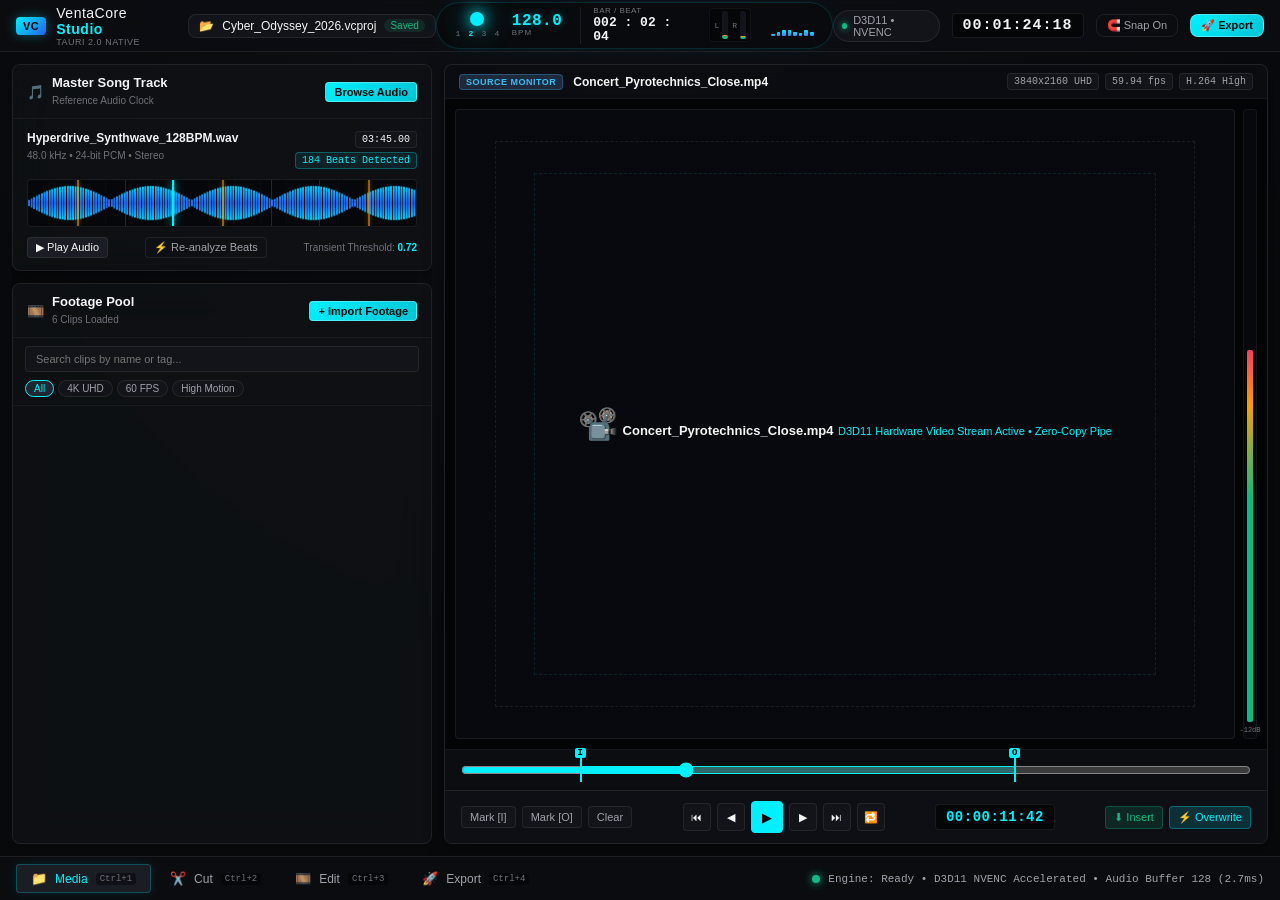
==== commit 0f1e64a7: "fix(tauri): enable withGlobalTauri, add default capabilities, and wire browser fallbacks" ====
--- a/crates/app/ui/index.html
+++ b/crates/app/ui/index.html
@@ -7,6 +7,10 @@
   <link rel="stylesheet" href="style.css">
 </head>
 <body>
+  <!-- Hidden File Pickers for Web Fallback -->
+  <input type="file" id="file-input-audio" accept=".wav,.mp3,.flac,.ogg,.aac,.m4a,audio/*" style="display:none">
+  <input type="file" id="file-input-footage" accept=".mp4,.mov,.mkv,.avi,.webm,.m4v,video/*" multiple style="display:none">
+
   <div id="app">
     <!-- Studio Header (Linear Dark Pro Frosty Glass + Cyber Studio Beat Console) -->
     <header class="studio-header">
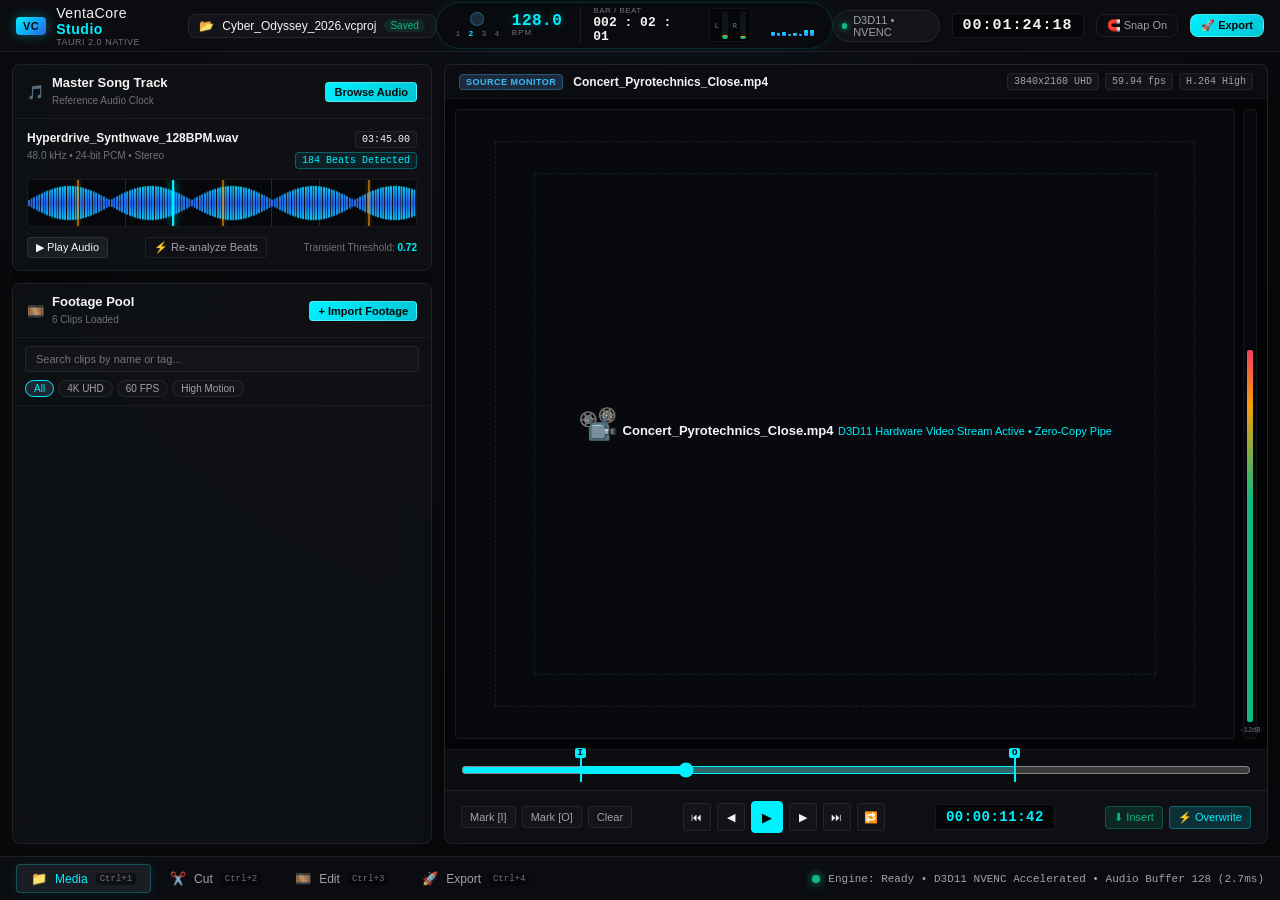
==== commit e9d704c5: "feat(pipeline): complete multi-cut montage export, bounds clamp, socket timeout, thumbnails & audio " ====
--- a/crates/app/ui/index.html
+++ b/crates/app/ui/index.html
@@ -580,8 +580,8 @@
                 </div>
                 <div class="lane-body track-a1">
                   <div class="timeline-audio-clip">
-                    <div class="audio-waveform-visual"></div>
-                    <span class="clip-label">Hyperdrive_Synthwave_128BPM.wav (Locked Reference)</span>
+                    <canvas id="timeline-waveform-canvas" class="timeline-waveform-canvas"></canvas>
+                    <span class="clip-label" id="timeline-audio-label">🎵 No Song Loaded (Import Song on Media Tab)</span>
                   </div>
                 </div>
               </div>
--- a/crates/app/ui/style.css
+++ b/crates/app/ui/style.css
@@ -801,12 +801,44 @@
   display: flex;
   align-items: center;
   justify-content: space-between;
-  padding: 8px 10px;
+  padding: 6px 10px;
   background: var(--bg-surface);
   border: 1px solid var(--border-subtle);
   border-radius: var(--radius-sm);
   cursor: pointer;
   transition: all 0.15s ease;
+  gap: 10px;
+}
+
+.footage-left {
+  display: flex;
+  align-items: center;
+  gap: 10px;
+  min-width: 0;
+}
+
+.footage-thumb-wrapper {
+  width: 52px;
+  height: 34px;
+  border-radius: var(--radius-sm);
+  overflow: hidden;
+  background: #0f141c;
+  display: flex;
+  align-items: center;
+  justify-content: center;
+  flex-shrink: 0;
+  border: 1px solid rgba(255, 255, 255, 0.12);
+}
+
+.footage-thumb-img {
+  width: 100%;
+  height: 100%;
+  object-fit: cover;
+  display: block;
+}
+
+.footage-thumb-placeholder {
+  font-size: 14px;
 }
 
 .footage-item:hover {
@@ -1702,12 +1734,30 @@
   bottom: 3px;
   left: 0;
   right: 0;
-  background: #064e3b;
-  border: 1px solid #059669;
+  background: #042f2e;
+  border: 1px solid #0d9488;
   border-radius: var(--radius-sm);
   display: flex;
   align-items: center;
   padding: 0 10px;
+  overflow: hidden;
+}
+
+.timeline-waveform-canvas {
+  position: absolute;
+  top: 0;
+  left: 0;
+  width: 100%;
+  height: 100%;
+  pointer-events: none;
+  opacity: 0.9;
+  z-index: 1;
+}
+
+.timeline-audio-clip .clip-label {
+  position: relative;
+  z-index: 2;
+  text-shadow: 0 1px 3px rgba(0, 0, 0, 0.8);
 }
 
 .clip-sfx {
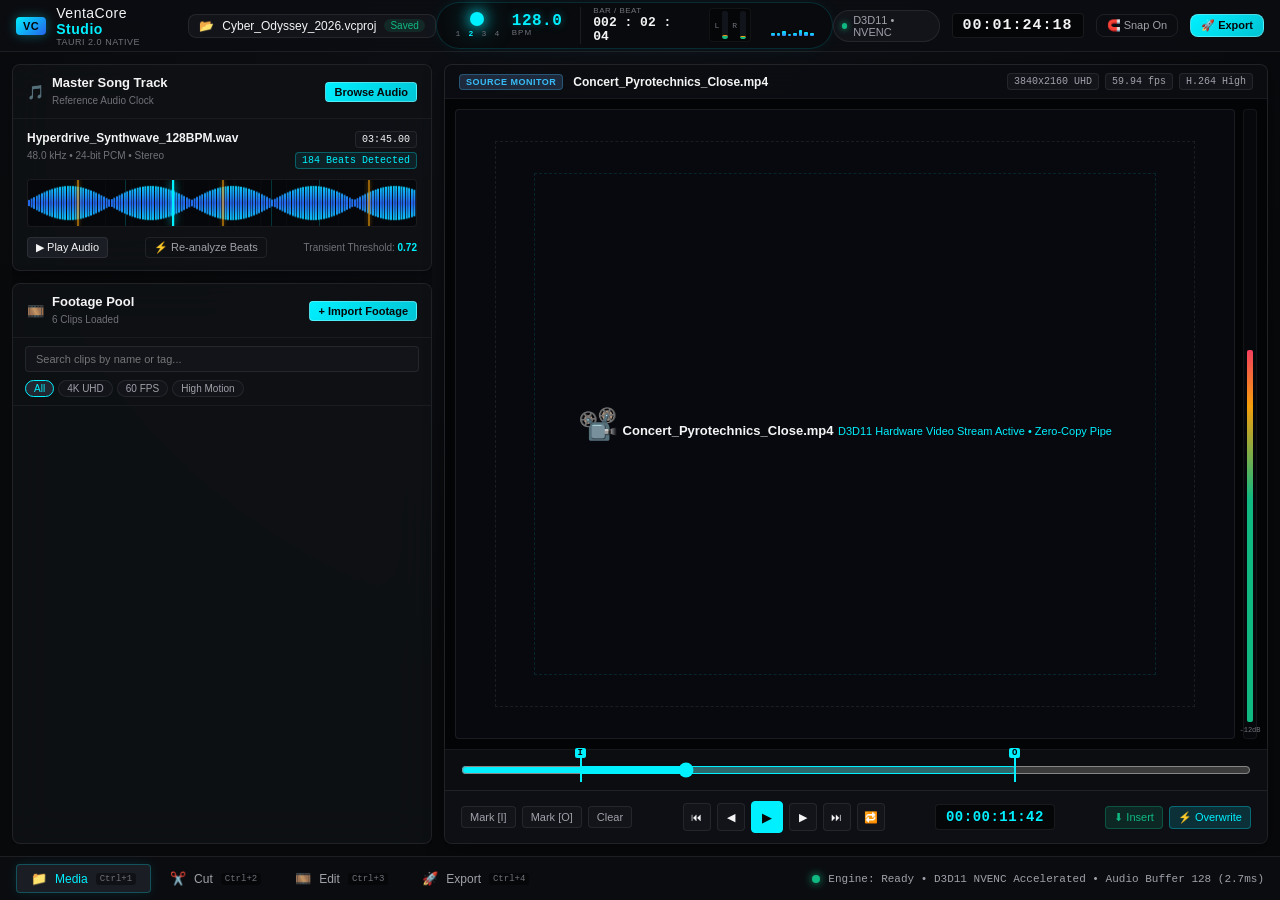
==== commit 9ed7e85f: "feat(ui): make Pages 2-4 fully interactive with sequence video player, razor editing tools, multitra" ====
--- a/crates/app/ui/index.html
+++ b/crates/app/ui/index.html
@@ -279,18 +279,19 @@
                 </div>
               </div>
               <div class="viewport-wrapper">
-                <div class="viewport">
-                  <div class="viewport-placeholder">
+                <div class="viewport" id="cut-viewport">
+                  <video id="cut-program-video" playsinline preload="auto" style="display: none; width: 100%; height: 100%; object-fit: contain;"></video>
+                  <div class="viewport-placeholder" id="cut-placeholder">
                     <span class="monitor-screen-icon">✂️</span>
-                    <span class="monitor-screen-title">Beat Cut Live Preview</span>
-                    <span class="monitor-screen-sub">Synchronized to Hyperdrive_Synthwave_128BPM.wav</span>
+                    <span class="monitor-screen-title" id="cut-screen-title">Beat Cut Live Preview</span>
+                    <span class="monitor-screen-sub" id="cut-screen-sub">Click "⚡ Generate Beat-Sync Cut" to assemble sequence</span>
                   </div>
                 </div>
               </div>
               <div class="cut-transport-bar">
                 <button class="btn-icon" id="btn-cut-play">▶</button>
-                <div class="timecode-readout" id="cut-timecode">00:01:24:18</div>
-                <span class="cut-status-text">Cut Phrase: <strong>Chorus 1 (Drop)</strong></span>
+                <div class="timecode-readout" id="cut-timecode">00:00:00:00</div>
+                <span class="cut-status-text" id="cut-phrase-label">Phrase: <strong>Ready</strong></span>
               </div>
             </div>
 
@@ -419,12 +420,13 @@
             <div class="card glass-card edit-monitor-card">
               <div class="monitor-header">
                 <span class="monitor-tag">SOURCE</span>
-                <span class="monitor-filename">Drone_Neon_Cybercity.mp4</span>
+                <span class="monitor-filename" id="edit-source-filename">Audition Clip</span>
               </div>
               <div class="viewport small-viewport">
-                <div class="viewport-placeholder">
+                <video id="edit-source-video" playsinline preload="auto" style="display: none; width: 100%; height: 100%; object-fit: contain;"></video>
+                <div class="viewport-placeholder" id="edit-source-placeholder">
                   <span class="small-icon">📽️</span>
-                  <span>Source In/Out Range</span>
+                  <span>Select clip on timeline or media pool</span>
                 </div>
               </div>
             </div>
@@ -433,12 +435,13 @@
             <div class="card glass-card edit-monitor-card">
               <div class="monitor-header">
                 <span class="monitor-tag program-tag">PROGRAM</span>
-                <span class="monitor-filename">Timeline Master (Active)</span>
+                <span class="monitor-filename" id="edit-program-filename">Timeline Master</span>
               </div>
               <div class="viewport small-viewport">
-                <div class="viewport-placeholder">
+                <video id="edit-program-video" playsinline preload="auto" style="display: none; width: 100%; height: 100%; object-fit: contain;"></video>
+                <div class="viewport-placeholder" id="edit-program-placeholder">
                   <span class="small-icon">🎬</span>
-                  <span>Master Cut at 00:01:24:18</span>
+                  <span id="edit-program-status">Master Timeline Output</span>
                 </div>
               </div>
             </div>
@@ -450,7 +453,7 @@
                   <span class="card-icon">🎛️</span>
                   <div class="card-title-text">
                     <h3>Clip Inspector</h3>
-                    <span class="sub-text" id="inspector-clip-name">Clip: Pyro_Close.mp4</span>
+                    <span class="sub-text" id="inspector-clip-name">No Clip Selected</span>
                   </div>
                 </div>
               </div>
@@ -459,25 +462,26 @@
                 <div class="field-section-title">TRANSFORM & SCALE</div>
                 <div class="inspector-row">
                   <span class="prop-label">Scale</span>
-                  <input type="text" class="input-tiny" value="100.0%">
+                  <input type="text" id="inspector-scale" class="input-tiny" value="100.0%">
                   <span class="prop-label">Rotation</span>
-                  <input type="text" class="input-tiny" value="0.0°">
+                  <input type="text" id="inspector-rotation" class="input-tiny" value="0.0°">
                 </div>
 
                 <div class="field-section-title">BEAT SPEED RAMPING</div>
-                <div class="speed-buttons">
-                  <button class="btn-chip active">1.0x Normal</button>
-                  <button class="btn-chip">0.5x Half</button>
-                  <button class="btn-chip">2.0x Double</button>
-                  <button class="btn-chip btn-accent-chip">⚡ Beat Ramp</button>
+                <div class="speed-buttons" id="inspector-speed-group">
+                  <button class="btn-chip active" data-speed="1.0">1.0x Normal</button>
+                  <button class="btn-chip" data-speed="0.5">0.5x Half</button>
+                  <button class="btn-chip" data-speed="2.0">2.0x Double</button>
+                  <button class="btn-chip btn-accent-chip" data-speed="ramp">⚡ Beat Ramp</button>
                 </div>
 
                 <div class="field-section-title">COLOR GRADE PRESET</div>
-                <select class="select-input select-xs">
-                  <option>Cyber Neon (Cyan & Orange Teal)</option>
-                  <option>Industrial Bleach Bypass</option>
-                  <option>Midnight Violet Shadow</option>
-                  <option>Linear Clean Flat</option>
+                <select class="select-input select-xs" id="inspector-color-preset">
+                  <option value="none">Original (No Filter)</option>
+                  <option value="cyber">Cyber Neon (Cyan & Orange Teal)</option>
+                  <option value="bleach">Industrial Bleach Bypass</option>
+                  <option value="violet">Midnight Violet Shadow</option>
+                  <option value="bw">High Contrast Monochrome</option>
                 </select>
               </div>
             </div>
@@ -529,14 +533,7 @@
                     <button class="lane-btn" title="Solo">S</button>
                   </div>
                 </div>
-                <div class="lane-body track-v2">
-                  <div class="timeline-clip clip-v2" style="left: 15%; width: 18%;">
-                    <span class="clip-label">Pyro_Overlay.mp4 [Blend: Screen]</span>
-                  </div>
-                  <div class="timeline-clip clip-v2" style="left: 65%; width: 14%;">
-                    <span class="clip-label">Laser_Rays.mp4 [Blend: Add]</span>
-                  </div>
-                </div>
+                <div class="lane-body track-v2" id="lane-track-v2"></div>
               </div>
 
               <!-- Track V1: Primary Beat Cut -->
@@ -549,23 +546,7 @@
                     <button class="lane-btn" title="Solo">S</button>
                   </div>
                 </div>
-                <div class="lane-body track-v1">
-                  <div class="timeline-clip clip-v1" style="left: 0%; width: 15%;">
-                    <span class="clip-label">Drone_Intro</span>
-                  </div>
-                  <div class="timeline-clip clip-v1" style="left: 15%; width: 20%;">
-                    <span class="clip-label">Guitar_Solo</span>
-                  </div>
-                  <div class="timeline-clip clip-v1 active-clip" style="left: 35%; width: 25%;">
-                    <span class="clip-label">Pyro_Close (DROP)</span>
-                  </div>
-                  <div class="timeline-clip clip-v1" style="left: 60%; width: 20%;">
-                    <span class="clip-label">Crowd_Mosh</span>
-                  </div>
-                  <div class="timeline-clip clip-v1" style="left: 80%; width: 20%;">
-                    <span class="clip-label">Drummer_Sync</span>
-                  </div>
-                </div>
+                <div class="lane-body track-v1" id="lane-track-v1"></div>
               </div>
 
               <!-- Track A1: Song Reference Audio Clock -->
@@ -651,27 +632,27 @@
 
               <div class="control-row">
                 <label class="control-label">Video Encoder</label>
-                <select class="select-input">
-                  <option>H.264 (NVIDIA NVENC Hardware Accelerated)</option>
-                  <option>HEVC / H.265 (NVENC 10-Bit Hardware)</option>
-                  <option>Apple ProRes 422 (libavcodec CPU)</option>
-                  <option>H.264 (libx264 Pure CPU Fallback)</option>
+                <select class="select-input" id="select-export-encoder">
+                  <option value="h264_nvenc">H.264 (NVIDIA NVENC Hardware Accelerated)</option>
+                  <option value="libx264">H.264 (libx264 CPU Reference)</option>
+                  <option value="hevc_nvenc">HEVC / H.265 (NVENC Hardware)</option>
+                  <option value="prores">Apple ProRes 422 (HQ Master)</option>
                 </select>
               </div>
 
               <div class="control-row">
                 <label class="control-label">Target Bitrate</label>
                 <div class="input-with-unit">
-                  <input type="number" class="text-input" value="45">
-                  <span class="unit-tag">Mbps (CBR)</span>
+                  <input type="number" class="text-input" id="input-export-bitrate" value="45" min="5" max="150">
+                  <span class="unit-tag">Mbps</span>
                 </div>
               </div>
 
               <div class="control-row">
                 <label class="control-label">Audio Quality</label>
-                <select class="select-input">
-                  <option>AAC 320 kbps • 48 kHz Stereo</option>
-                  <option>Uncompressed 24-bit PCM 48 kHz</option>
+                <select class="select-input" id="select-export-audio">
+                  <option value="aac_320">AAC 320 kbps • 48 kHz Stereo</option>
+                  <option value="pcm_24">Uncompressed 24-bit PCM 48 kHz</option>
                 </select>
               </div>
 
@@ -684,10 +665,10 @@
             <div class="monitor-header">
               <div class="monitor-id-group">
                 <span class="monitor-tag">RENDER PREVIEW</span>
-                <span class="monitor-filename">Export Frame Check</span>
+                <span class="monitor-filename" id="export-preview-title">Ready for Master Delivery</span>
               </div>
               <div class="monitor-meta-group">
-                <span class="badge-slate">3840x2160 (16:9)</span>
+                <span class="badge-slate" id="export-badge-res">1920x1080 FHD</span>
               </div>
             </div>
 
@@ -695,8 +676,8 @@
               <div class="viewport">
                 <div class="viewport-placeholder">
                   <span class="monitor-screen-icon">🎯</span>
-                  <span class="monitor-screen-title">Hardware Render Frame</span>
-                  <span class="monitor-screen-sub">Frame 02,520 / 05,400 • NVENC Buffer Clear</span>
+                  <span class="monitor-screen-title" id="export-monitor-title">Master Video Output</span>
+                  <span class="monitor-screen-sub" id="export-frame-status">Configure delivery preset and click "Start Batch Render"</span>
                 </div>
               </div>
             </div>
@@ -704,15 +685,15 @@
             <div class="render-spec-summary">
               <div class="spec-col">
                 <span class="spec-lbl">Est. File Size</span>
-                <span class="spec-val">684.2 MB</span>
+                <span class="spec-val" id="export-est-filesize">-- MB</span>
               </div>
               <div class="spec-col">
                 <span class="spec-lbl">Total Frames</span>
-                <span class="spec-val">5,400</span>
+                <span class="spec-val" id="export-total-frames">--</span>
               </div>
               <div class="spec-col">
                 <span class="spec-lbl">Est. Render Time</span>
-                <span class="spec-val text-accent">~1m 12s</span>
+                <span class="spec-val text-accent" id="export-est-rendertime">--</span>
               </div>
             </div>
           </div>
@@ -724,24 +705,14 @@
                 <span class="card-icon">📋</span>
                 <div class="card-title-text">
                   <h3>Render Queue</h3>
-                  <span class="sub-text">1 Active Job</span>
+                  <span class="sub-text" id="queue-count-sub">0 Jobs Queued</span>
                 </div>
               </div>
             </div>
 
             <div class="queue-list" id="queue-list">
-              <div class="queue-job-card active">
-                <div class="job-meta">
-                  <span class="job-title">Cyber_Odyssey_Master_4K.mp4</span>
-                  <span class="job-tag">Rendering (64%)</span>
-                </div>
-                <div class="job-progress-wrapper">
-                  <div class="job-progress-bar" style="width: 64%;"></div>
-                </div>
-                <div class="job-stats">
-                  <span>Speed: <strong>182 fps</strong> (3.0x Realtime)</span>
-                  <span>ETA: <strong>00:00:26</strong></span>
-                </div>
+              <div class="queue-empty-state" id="queue-empty-state">
+                No active render jobs. Choose preset and click "+ Add to Render Queue" or "Start Batch Render".
               </div>
             </div>
 
--- a/crates/app/ui/style.css
+++ b/crates/app/ui/style.css
@@ -1416,6 +1416,33 @@
   background: var(--bg-hover);
 }
 
+.beat-slice-item.active-playing-cut,
+.timeline-clip.active-playing-cut {
+  border-color: var(--accent-cyan) !important;
+  box-shadow: 0 0 12px rgba(0, 240, 255, 0.45) !important;
+  background: rgba(0, 240, 255, 0.22) !important;
+}
+
+.beat-slice-item.pinned {
+  border-top: 2px solid #f59e0b;
+}
+
+.queue-empty-state {
+  padding: 30px 15px;
+  text-align: center;
+  color: var(--text-muted);
+  font-size: 11px;
+  line-height: 1.5;
+}
+
+.multitrack-container.cursor-razor .timeline-clip {
+  cursor: crosshair !important;
+}
+
+.multitrack-container.cursor-slip .timeline-clip {
+  cursor: ew-resize !important;
+}
+
 .slice-accent {
   border-left: 2px solid var(--accent-cyan);
 }
